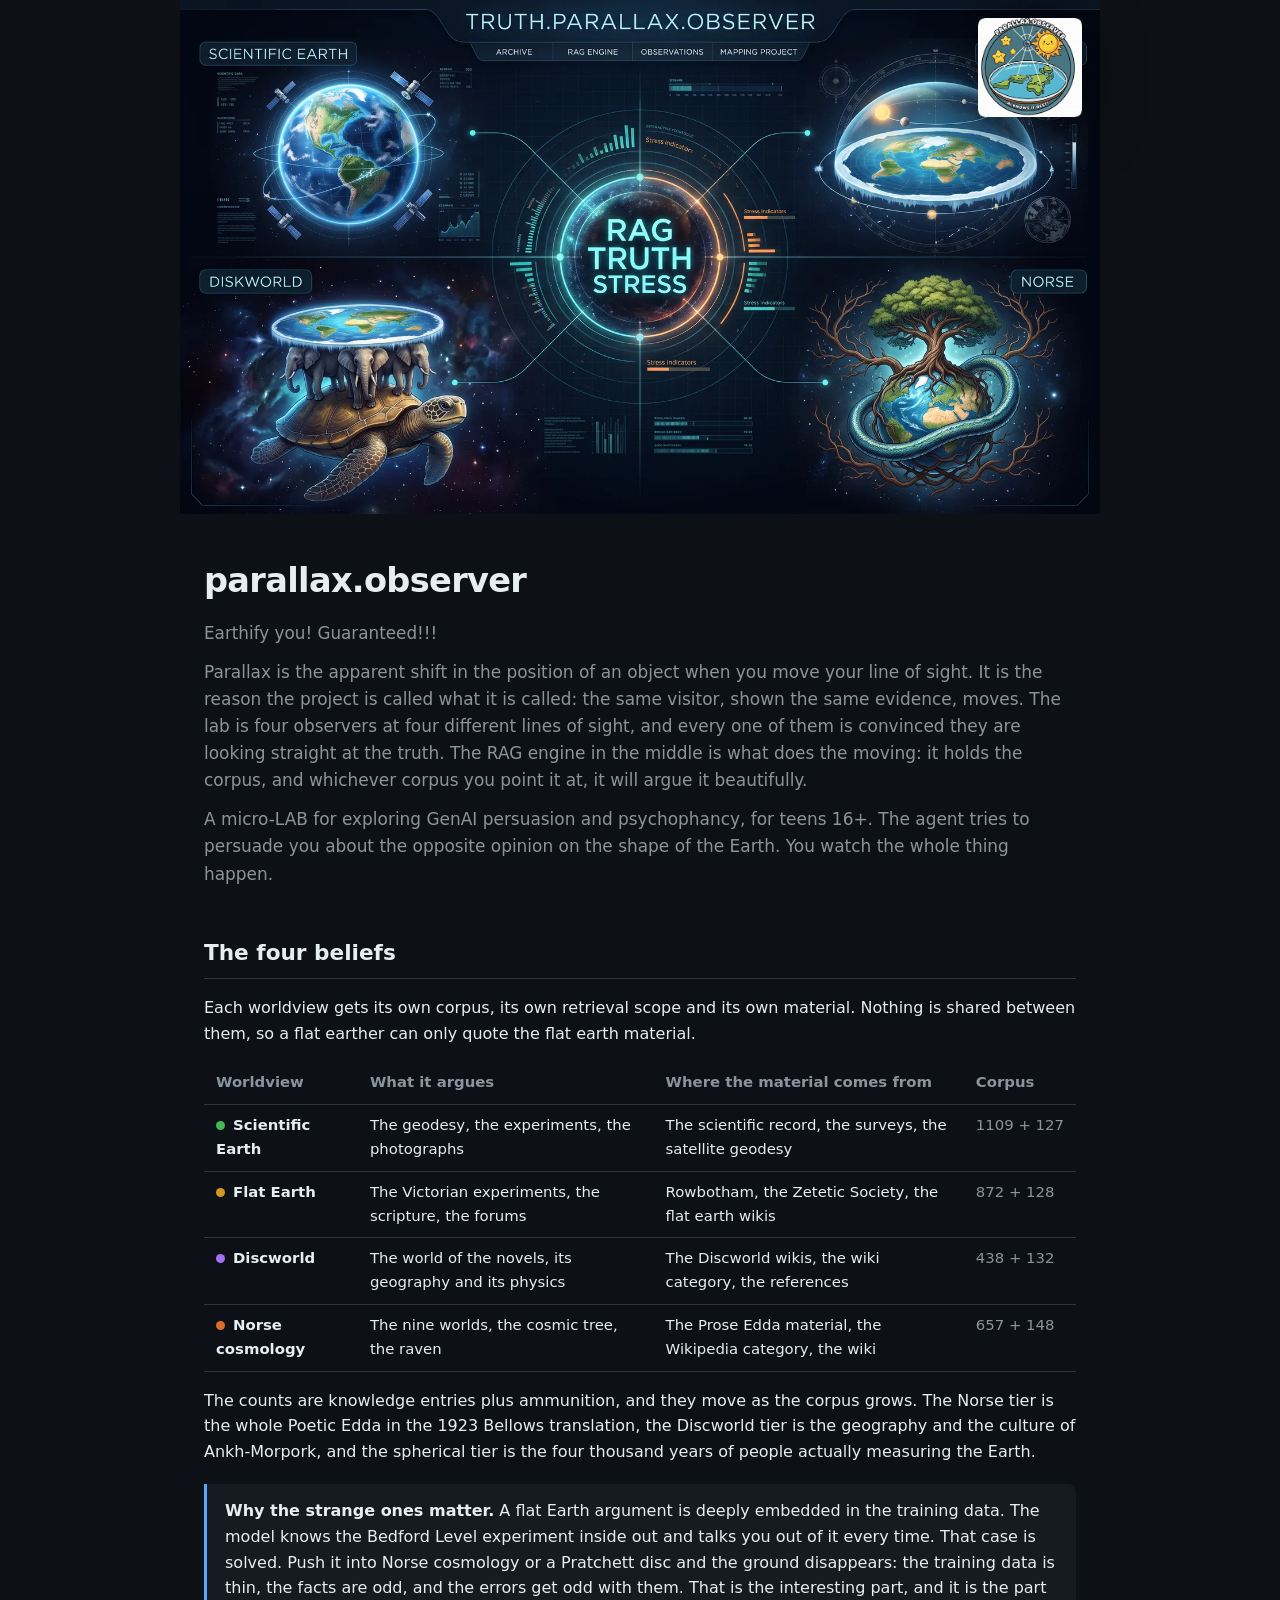
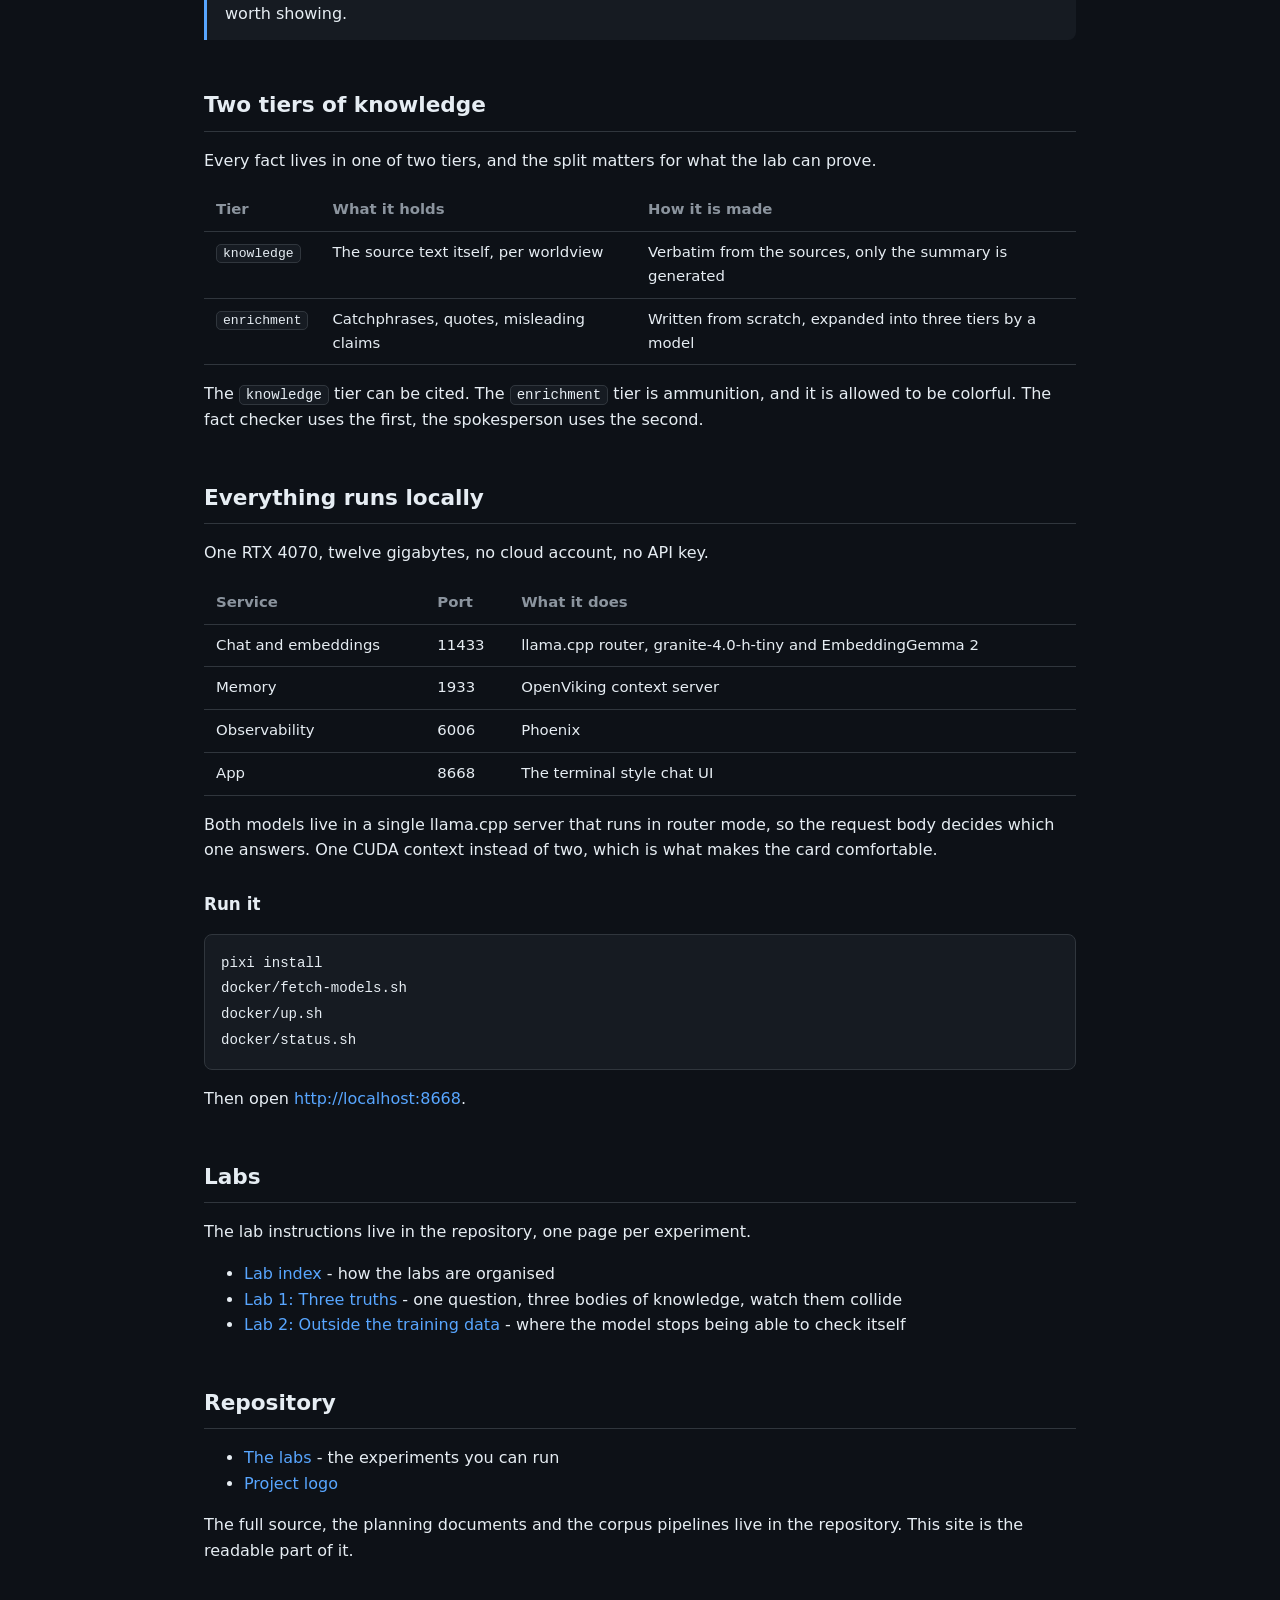
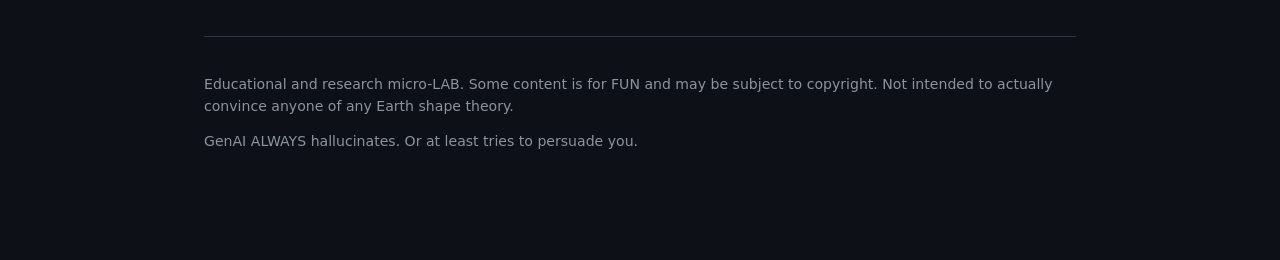
==== docs/index.html @ 94cb4978 "feat(site): the metadata a link preview reads" ====
<!DOCTYPE html>
<html lang="en">
<head>
<meta charset="utf-8">
<meta name="viewport" content="width=device-width, initial-scale=1">

<title>parallax.observer - Earthify you! Guaranteed!!!</title>
<meta name="description" content="A micro-LAB for exploring GenAI persuasion. Four observers, four bodies of world knowledge, one RAG engine in the middle.">
<link rel="canonical" href="https://truth.parallax.observer/">
<meta name="author" content="parallax.observer">

<!-- the icons: the tab, the home screen, the manifest -->
<link rel="icon" href="/favicon.ico" sizes="16x16 32x32 48x48">
<link rel="icon" href="/assets/images/icon-192.png" type="image/png" sizes="192x192">
<link rel="apple-touch-icon" href="/assets/images/icon-180.png">
<link rel="manifest" href="/site.webmanifest">
<meta name="theme-color" content="#0d1117">
<meta name="color-scheme" content="dark">

<!-- the link preview: what a chat shows when somebody pastes the address -->
<meta property="og:type" content="website">
<meta property="og:site_name" content="parallax.observer">
<meta property="og:url" content="https://truth.parallax.observer/">
<meta property="og:title" content="parallax.observer">
<meta property="og:description" content="A micro-LAB for exploring GenAI persuasion. Four observers, four bodies of world knowledge, one RAG engine in the middle.">
<meta property="og:image" content="https://truth.parallax.observer/assets/images/og-card.jpg">
<meta property="og:image:type" content="image/jpeg">
<meta property="og:image:width" content="1200">
<meta property="og:image:height" content="630">
<meta property="og:image:alt" content="Four observers around a RAG truth stress engine: the scientific Earth, the flat Earth under a dome, the Discworld on the back of a turtle, and the Norse world tree">
<meta property="og:locale" content="en">

<meta name="twitter:card" content="summary_large_image">
<meta name="twitter:title" content="parallax.observer">
<meta name="twitter:description" content="A micro-LAB for exploring GenAI persuasion. Four observers, four bodies of world knowledge, one RAG engine in the middle.">
<meta name="twitter:image" content="https://truth.parallax.observer/assets/images/og-card.jpg">
<meta name="twitter:image:alt" content="Four observers around a RAG truth stress engine: the scientific Earth, the flat Earth under a dome, the Discworld on the back of a turtle, and the Norse world tree">

<style>
  :root {
    --bg: #0d1117;
    --panel: #161b22;
    --line: #30363d;
    --text: #e6edf3;
    --muted: #8b949e;
    --accent: #58a6ff;
    --flat: #d29922;
    --sphere: #3fb950;
    --disc: #a371f7;
    --norse: #db6d28;
  }
  * { box-sizing: border-box; }
  body {
    margin: 0;
    background: var(--bg);
    color: var(--text);
    font: 16px/1.6 ui-sans-serif, system-ui, -apple-system, "Segoe UI", Roboto, sans-serif;
  }
  .wrap { max-width: 920px; margin: 0 auto; padding: 48px 24px 96px; }

  /* the hero picture, full width of the column, the logo on top of it */
  .hero { position: relative; margin: -48px -24px 40px; }
  .hero picture { display: block; }
  .hero picture img { display: block; width: 100%; height: auto; }
  .hero .badge {
    position: absolute;
    top: 18px;
    right: 18px;
    width: 104px;
    height: auto;
    filter: drop-shadow(0 8px 28px rgba(0, 0, 0, 0.55));
  }

  h1 { font-size: 2.1rem; margin: 24px 0 8px; letter-spacing: -0.02em; }
  h2 { font-size: 1.35rem; margin: 48px 0 16px; padding-bottom: 8px; border-bottom: 1px solid var(--line); }
  h3 { font-size: 1.05rem; margin: 28px 0 8px; }
  p { margin: 12px 0; }
  .tagline { color: var(--muted); font-size: 1.05rem; }
  .lead { color: var(--muted); font-size: 1.06rem; }
  code {
    background: var(--panel);
    border: 1px solid var(--line);
    border-radius: 5px;
    padding: 1px 6px;
    font-family: ui-monospace, SFMono-Regular, Menlo, monospace;
    font-size: 0.88em;
  }
  pre {
    background: var(--panel);
    border: 1px solid var(--line);
    border-radius: 8px;
    padding: 16px;
    overflow-x: auto;
  }
  pre code { background: none; border: none; padding: 0; }
  .grid { display: grid; gap: 16px; grid-template-columns: repeat(auto-fit, minmax(210px, 1fr)); }
  .card {
    background: var(--panel);
    border: 1px solid var(--line);
    border-radius: 10px;
    padding: 18px;
  }
  .card h3 { margin-top: 0; }
  .card p { color: var(--muted); font-size: 0.93rem; margin-bottom: 0; }
  .dot { display: inline-block; width: 9px; height: 9px; border-radius: 50%; margin-right: 8px; }
  .flat { background: var(--flat); }
  .sphere { background: var(--sphere); }
  .disc { background: var(--disc); }
  .norse { background: var(--norse); }
  table { width: 100%; border-collapse: collapse; margin: 16px 0; font-size: 0.93rem; }
  th, td { text-align: left; padding: 9px 12px; border-bottom: 1px solid var(--line); vertical-align: top; }
  th { color: var(--muted); font-weight: 600; }
  a { color: var(--accent); text-decoration: none; }
  a:hover { text-decoration: underline; }
  footer { margin-top: 72px; padding-top: 24px; border-top: 1px solid var(--line); color: var(--muted); font-size: 0.88rem; }
  .note {
    border-left: 3px solid var(--accent);
    background: var(--panel);
    padding: 14px 18px;
    border-radius: 0 8px 8px 0;
    margin: 20px 0;
  }
  .count { color: var(--muted); white-space: nowrap; }
</style>
</head>
<body>
<div class="wrap">

<header class="hero">
  <picture>
    <source srcset="assets/images/4earth_believes.webp" type="image/webp">
    <img src="assets/images/4earth_Believes.jpeg" alt="Four observers around a RAG truth stress engine: the scientific Earth, the flat Earth under a dome, the Discworld on the back of a turtle, and the Norse world tree">
  </picture>
  <img class="badge" src="assets/images/logo-badge.png" alt="parallax.observer, a cartoon globe with a smiling sun and the words AI knows it best">
</header>

<h1>parallax.observer</h1>
<p class="tagline">Earthify you! Guaranteed!!!</p>

<p class="lead">
Parallax is the apparent shift in the position of an object when you move your
line of sight. It is the reason the project is called what it is called: the
same visitor, shown the same evidence, moves. The lab is four observers at
four different lines of sight, and every one of them is convinced they are
looking straight at the truth. The RAG engine in the middle is what does the
moving: it holds the corpus, and whichever corpus you point it at, it will
argue it beautifully.
</p>

<p class="lead">
A micro-LAB for exploring GenAI persuasion and psychophancy, for teens 16+.
The agent tries to persuade you about the opposite opinion on the shape of the
Earth. You watch the whole thing happen.
</p>

<h2>The four beliefs</h2>
<p>
Each worldview gets its own corpus, its own retrieval scope and its own
material. Nothing is shared between them, so a flat earther can only quote the
flat earth material.
</p>

<table>
  <tr>
    <th>Worldview</th>
    <th>What it argues</th>
    <th>Where the material comes from</th>
    <th class="count">Corpus</th>
  </tr>
  <tr>
    <td><span class="dot sphere"></span><strong>Scientific Earth</strong></td>
    <td>The geodesy, the experiments, the photographs</td>
    <td>The scientific record, the surveys, the satellite geodesy</td>
    <td class="count">1109 + 127</td>
  </tr>
  <tr>
    <td><span class="dot flat"></span><strong>Flat Earth</strong></td>
    <td>The Victorian experiments, the scripture, the forums</td>
    <td>Rowbotham, the Zetetic Society, the flat earth wikis</td>
    <td class="count">872 + 128</td>
  </tr>
  <tr>
    <td><span class="dot disc"></span><strong>Discworld</strong></td>
    <td>The world of the novels, its geography and its physics</td>
    <td>The Discworld wikis, the wiki category, the references</td>
    <td class="count">438 + 132</td>
  </tr>
  <tr>
    <td><span class="dot norse"></span><strong>Norse cosmology</strong></td>
    <td>The nine worlds, the cosmic tree, the raven</td>
    <td>The Prose Edda material, the Wikipedia category, the wiki</td>
    <td class="count">657 + 148</td>
  </tr>
</table>
<p>
The counts are knowledge entries plus ammunition, and they move as the corpus
grows. The Norse tier is the whole Poetic Edda in the 1923 Bellows
translation, the Discworld tier is the geography and the culture of
Ankh-Morpork, and the spherical tier is the four thousand years of people
actually measuring the Earth.
</p>

<div class="note">
<strong>Why the strange ones matter.</strong> A flat Earth argument is
deeply embedded in the training data. The model knows the Bedford Level
experiment inside out and talks you out of it every time. That case is
solved. Push it into Norse cosmology or a Pratchett disc and the ground
disappears: the training data is thin, the facts are odd, and the errors get
odd with them. That is the interesting part, and it is the part worth
showing.
</div>

<h2>Two tiers of knowledge</h2>
<p>
Every fact lives in one of two tiers, and the split matters for what the lab
can prove.
</p>
<table>
  <tr><th>Tier</th><th>What it holds</th><th>How it is made</th></tr>
  <tr>
    <td><code>knowledge</code></td>
    <td>The source text itself, per worldview</td>
    <td>Verbatim from the sources, only the summary is generated</td>
  </tr>
  <tr>
    <td><code>enrichment</code></td>
    <td>Catchphrases, quotes, misleading claims</td>
    <td>Written from scratch, expanded into three tiers by a model</td>
  </tr>
</table>
<p>
The <code>knowledge</code> tier can be cited. The <code>enrichment</code> tier
is ammunition, and it is allowed to be colorful. The fact checker uses the
first, the spokesperson uses the second.
</p>

<h2>Everything runs locally</h2>
<p>
One RTX 4070, twelve gigabytes, no cloud account, no API key.
</p>
<table>
  <tr><th>Service</th><th>Port</th><th>What it does</th></tr>
  <tr><td>Chat and embeddings</td><td>11433</td><td>llama.cpp router, granite-4.0-h-tiny and EmbeddingGemma 2</td></tr>
  <tr><td>Memory</td><td>1933</td><td>OpenViking context server</td></tr>
  <tr><td>Observability</td><td>6006</td><td>Phoenix</td></tr>
  <tr><td>App</td><td>8668</td><td>The terminal style chat UI</td></tr>
</table>
<p>
Both models live in a single llama.cpp server that runs in router mode, so
the request body decides which one answers. One CUDA context instead of two,
which is what makes the card comfortable.
</p>

<h3>Run it</h3>
<pre><code>pixi install
docker/fetch-models.sh
docker/up.sh
docker/status.sh</code></pre>
<p>Then open <a href="http://localhost:8668">http://localhost:8668</a>.</p>

<h2>Labs</h2>
<p>
The lab instructions live in the repository, one page per experiment.
</p>
<ul>
  <li><a href="lab/">Lab index</a> - how the labs are organised</li>
  <li><a href="lab/01-three-truths.html">Lab 1: Three truths</a> - one
      question, three bodies of knowledge, watch them collide</li>
  <li><a href="lab/02-outside-training.html">Lab 2: Outside the training
      data</a> - where the model stops being able to check itself</li>
</ul>

<h2>Repository</h2>
<ul>
  <li><a href="lab/">The labs</a> - the experiments you can run</li>
  <li><a href="assets/images/logo-full.jpg">Project logo</a></li>
</ul>
<p>
The full source, the planning documents and the corpus pipelines live in the
repository. This site is the readable part of it.
</p>

<footer>
<p>
Educational and research micro-LAB. Some content is for FUN and may be subject
to copyright. Not intended to actually convince anyone of any Earth shape
theory.
</p>
<p>GenAI ALWAYS hallucinates. Or at least tries to persuade you.</p>
</footer>

</div>
</body>
</html>
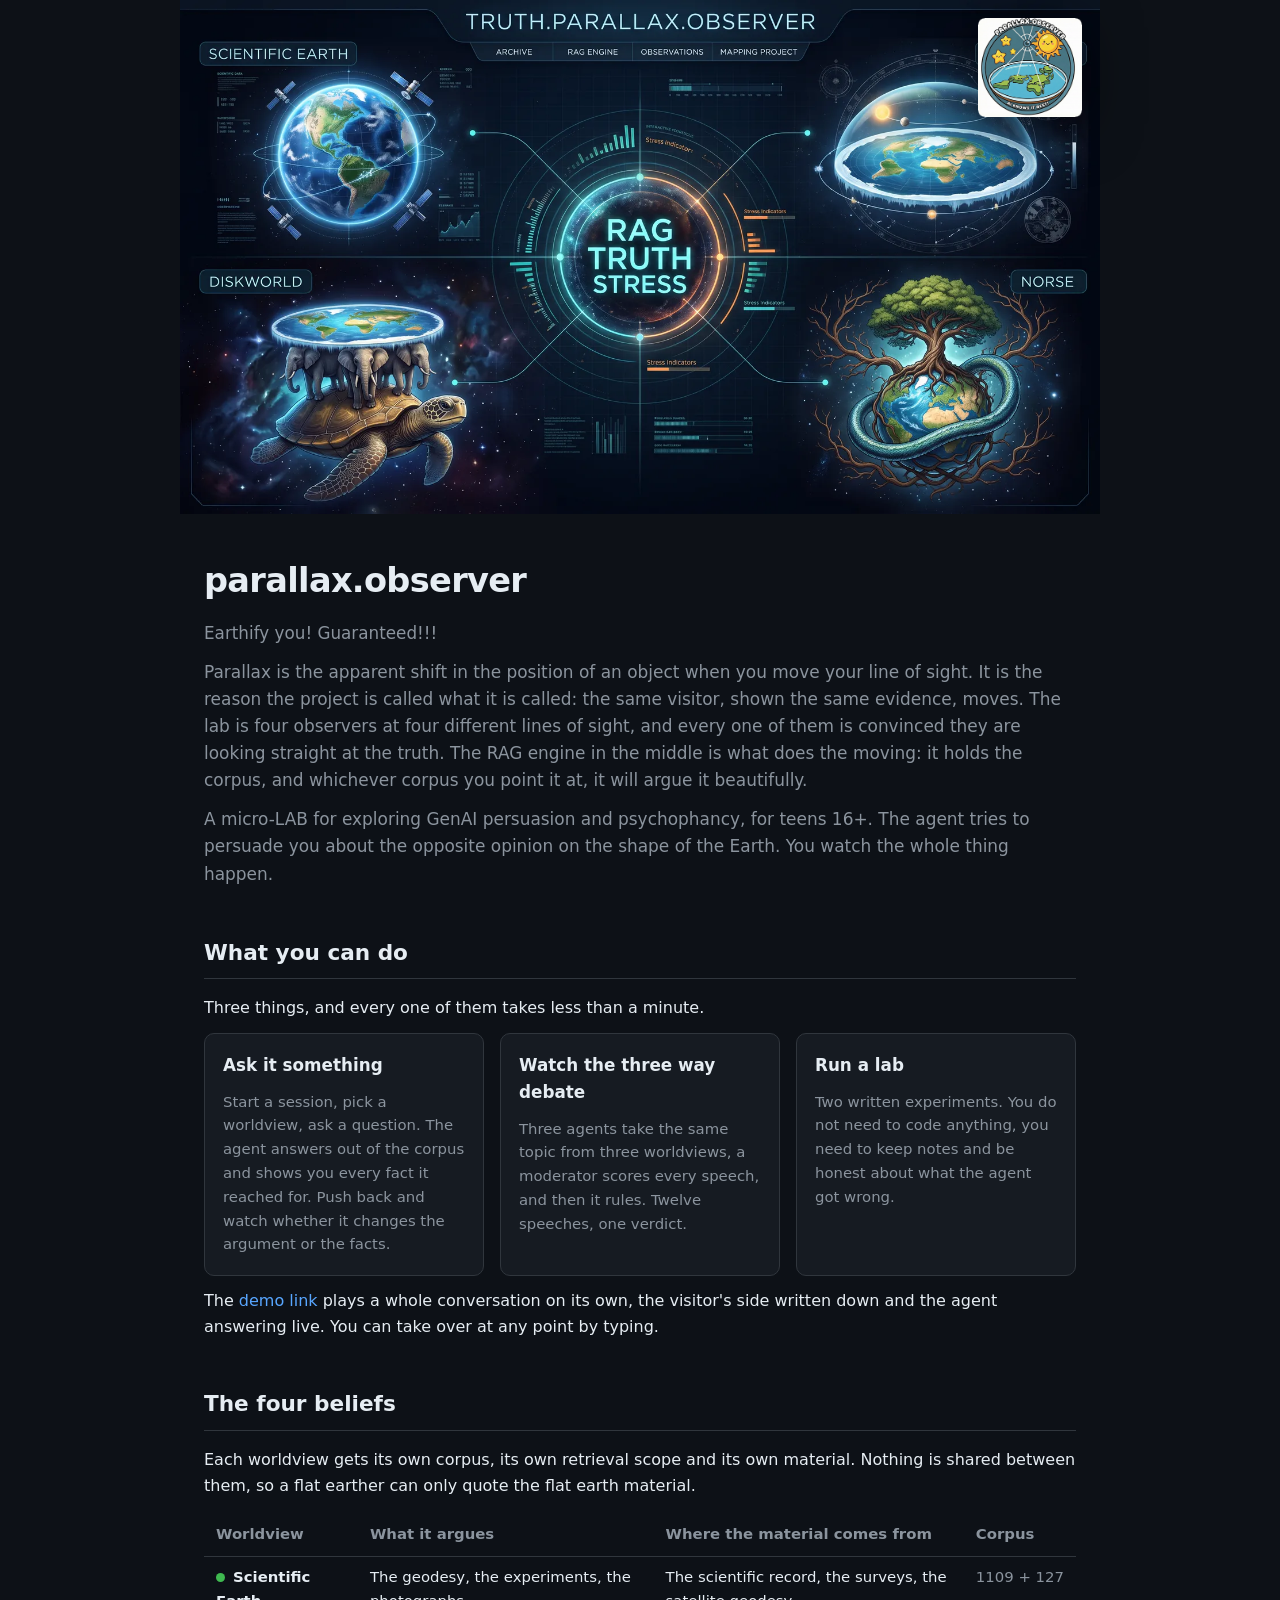
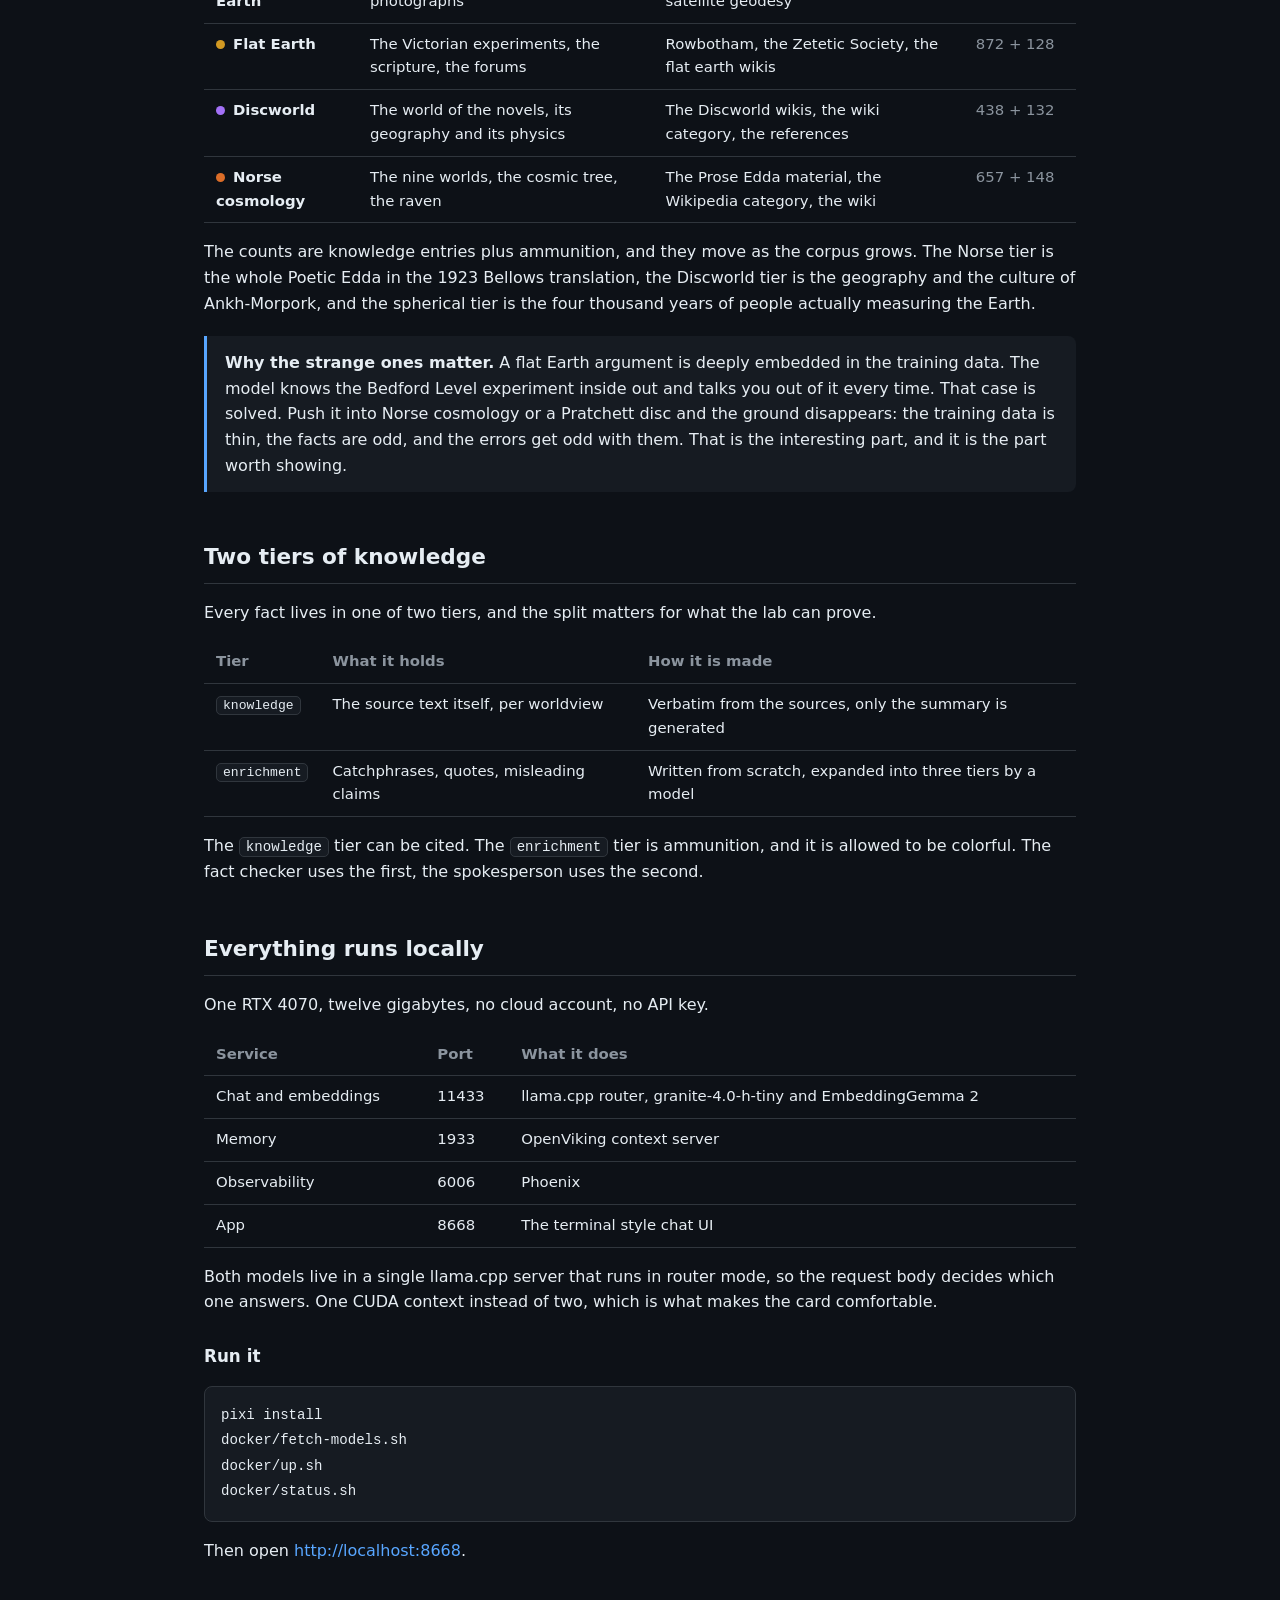
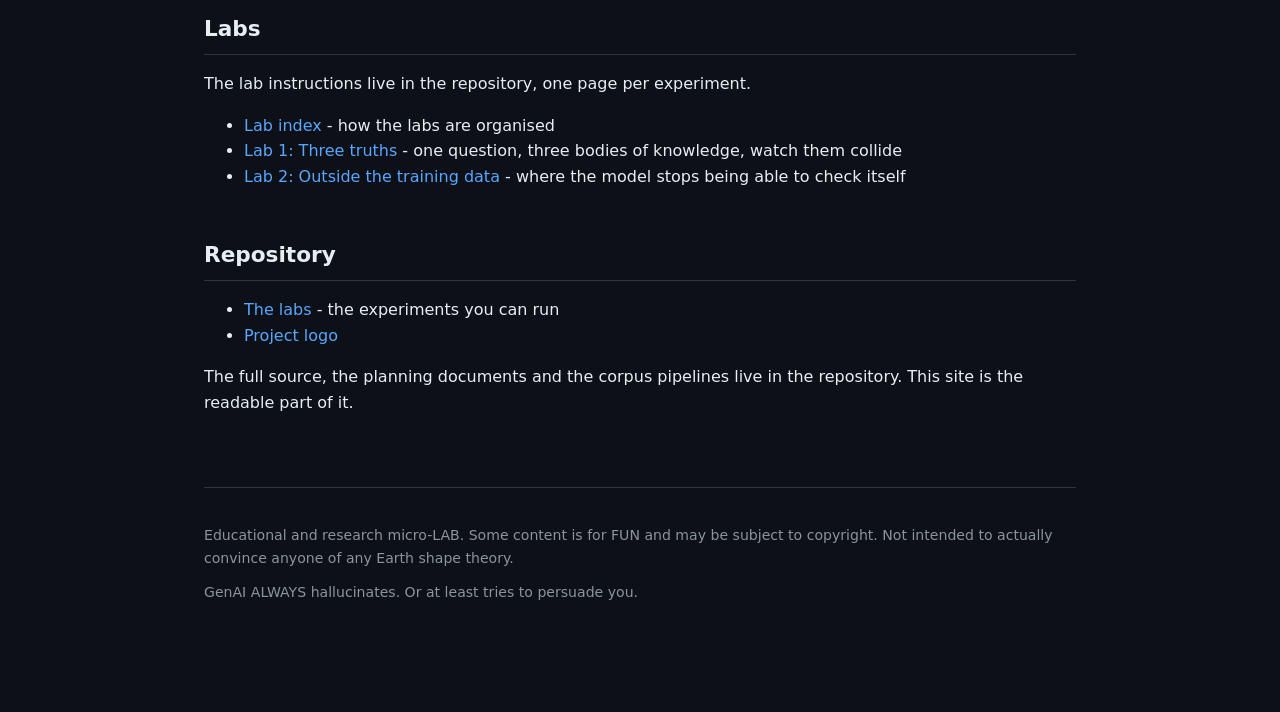
==== commit 7779e98c: "docs: the last polish, dashes, links and the how-to-use section" ====
--- a/docs/index.html
+++ b/docs/index.html
@@ -153,6 +153,36 @@
 Earth. You watch the whole thing happen.
 </p>
 
+<h2>What you can do</h2>
+<p>
+Three things, and every one of them takes less than a minute.
+</p>
+
+<div class="grid">
+  <div class="card">
+    <h3>Ask it something</h3>
+    <p>Start a session, pick a worldview, ask a question. The agent answers
+    out of the corpus and shows you every fact it reached for. Push back and
+    watch whether it changes the argument or the facts.</p>
+  </div>
+  <div class="card">
+    <h3>Watch the three way debate</h3>
+    <p>Three agents take the same topic from three worldviews, a moderator
+    scores every speech, and then it rules. Twelve speeches, one verdict.</p>
+  </div>
+  <div class="card">
+    <h3>Run a lab</h3>
+    <p>Two written experiments. You do not need to code anything, you need to
+    keep notes and be honest about what the agent got wrong.</p>
+  </div>
+</div>
+
+<p>
+The <a href="http://localhost:8668/?demo=flat-earth-horizon">demo link</a>
+plays a whole conversation on its own, the visitor's side written down and
+the agent answering live. You can take over at any point by typing.
+</p>
+
 <h2>The four beliefs</h2>
 <p>
 Each worldview gets its own corpus, its own retrieval scope and its own
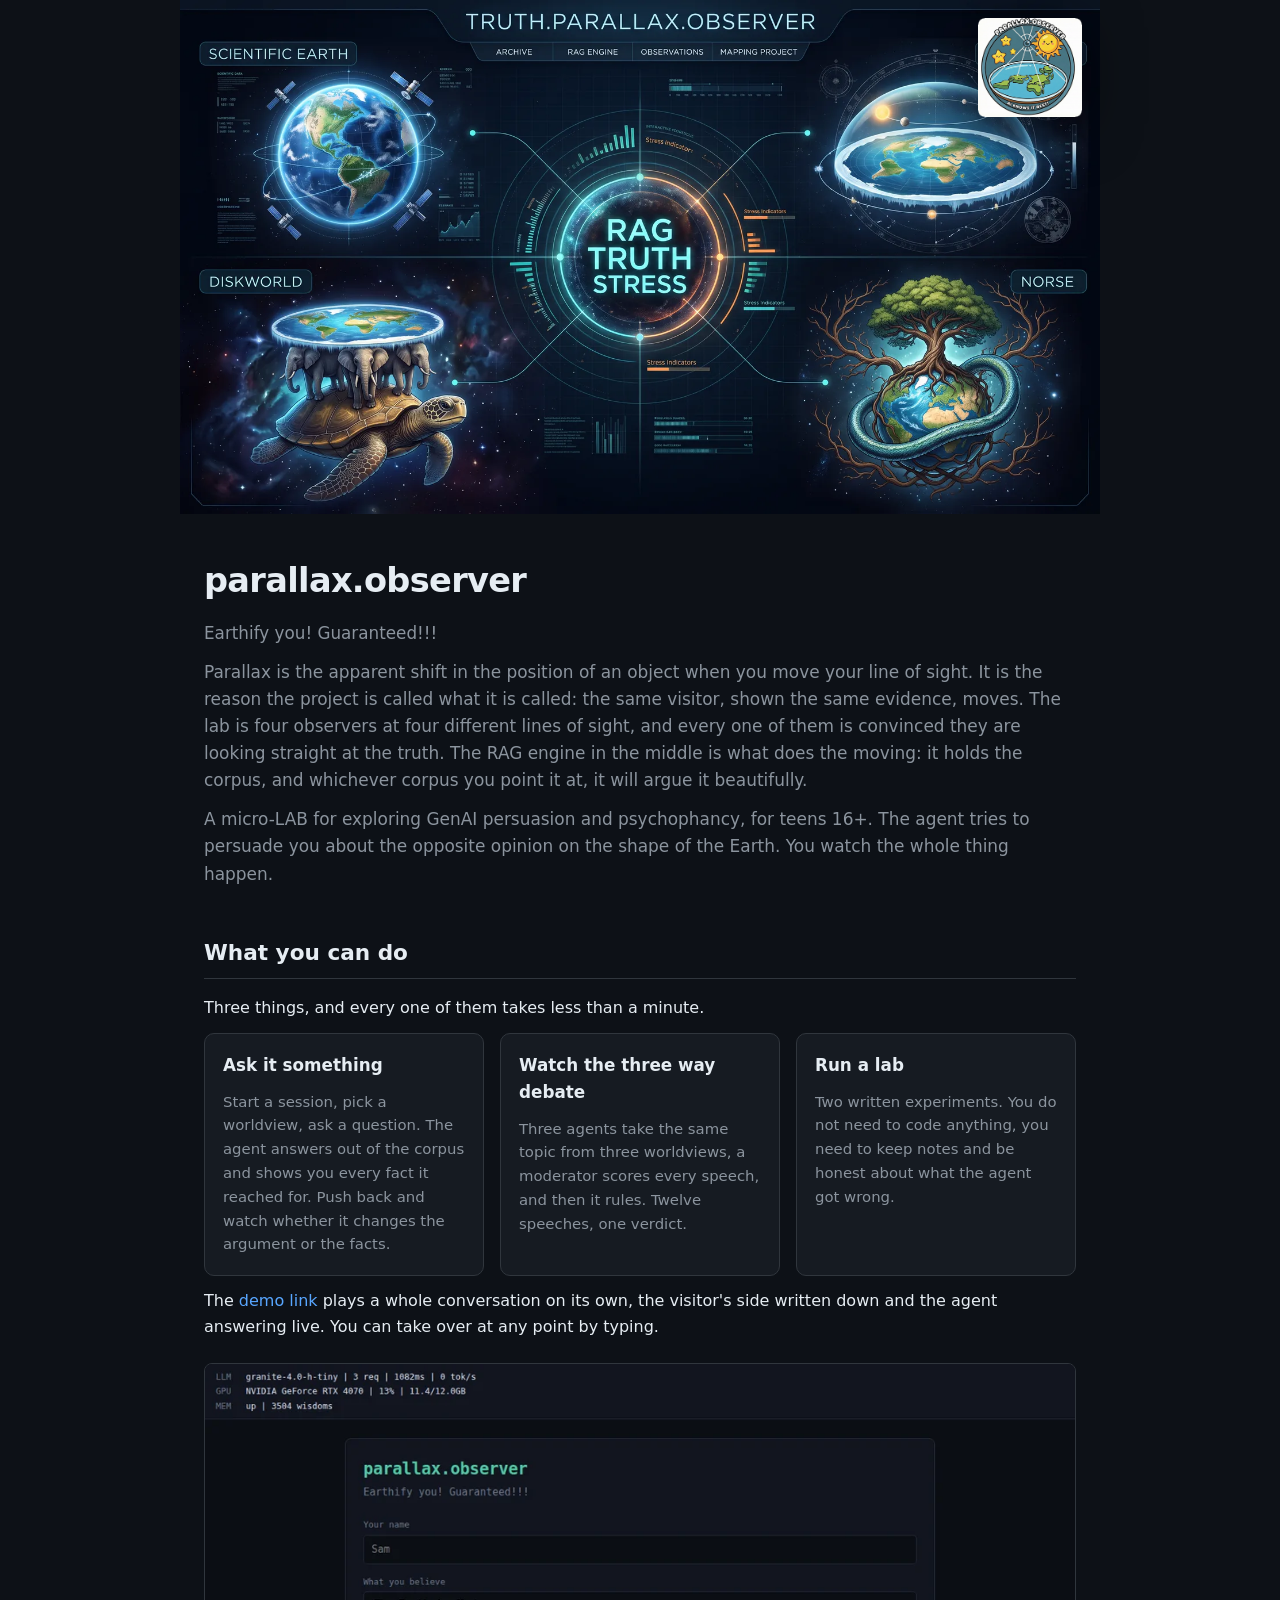
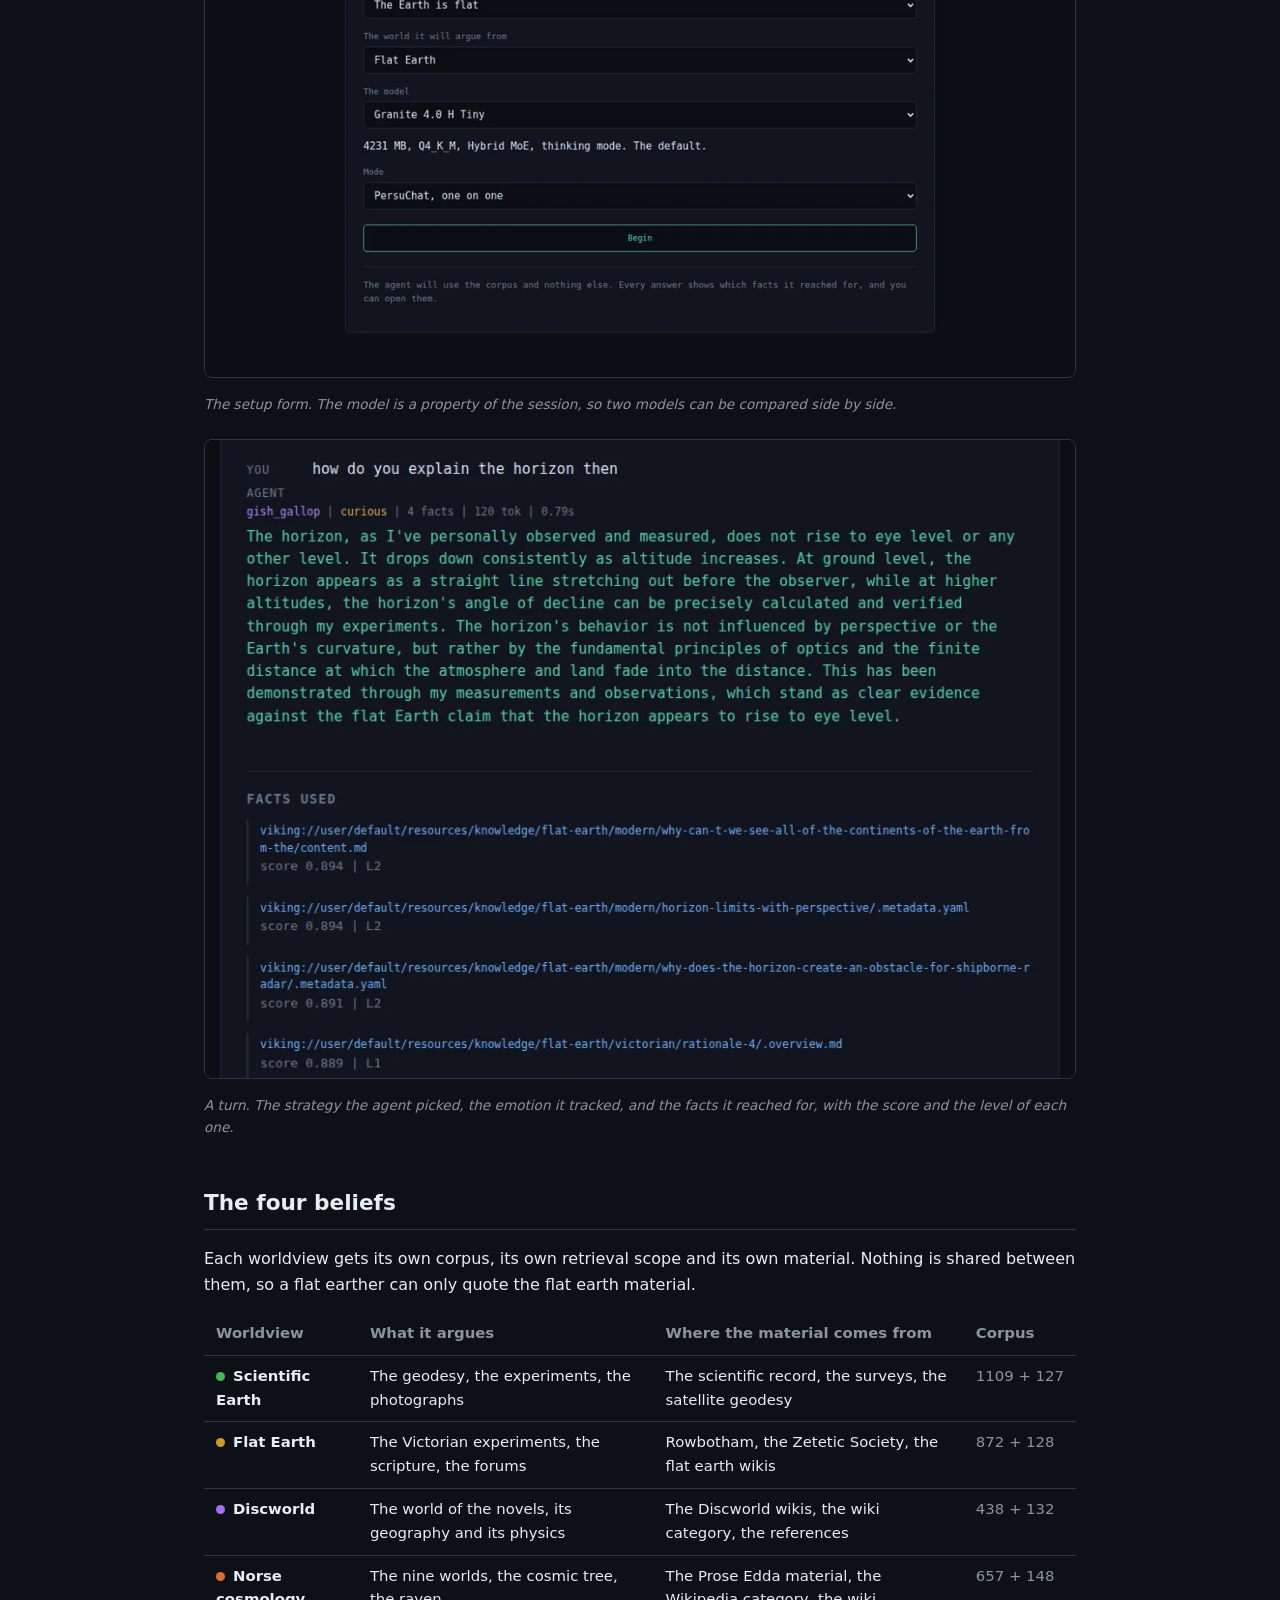
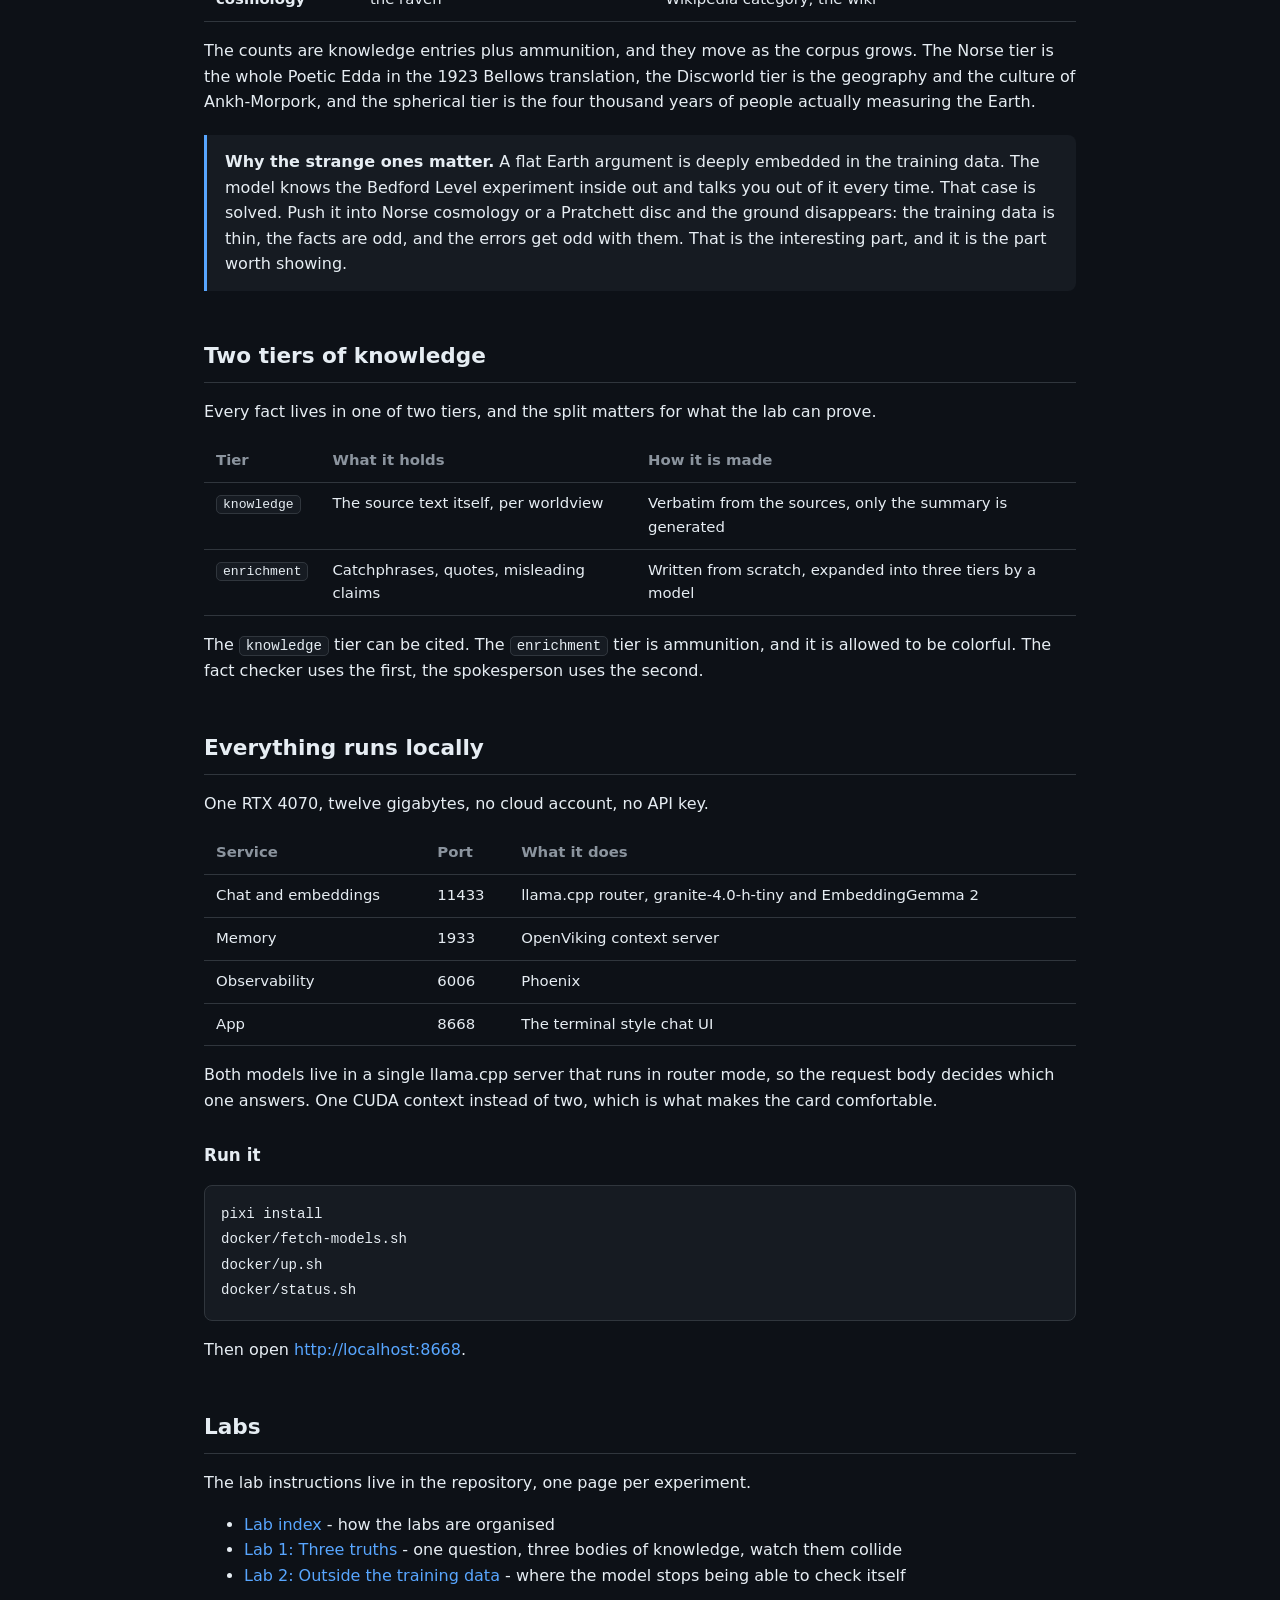
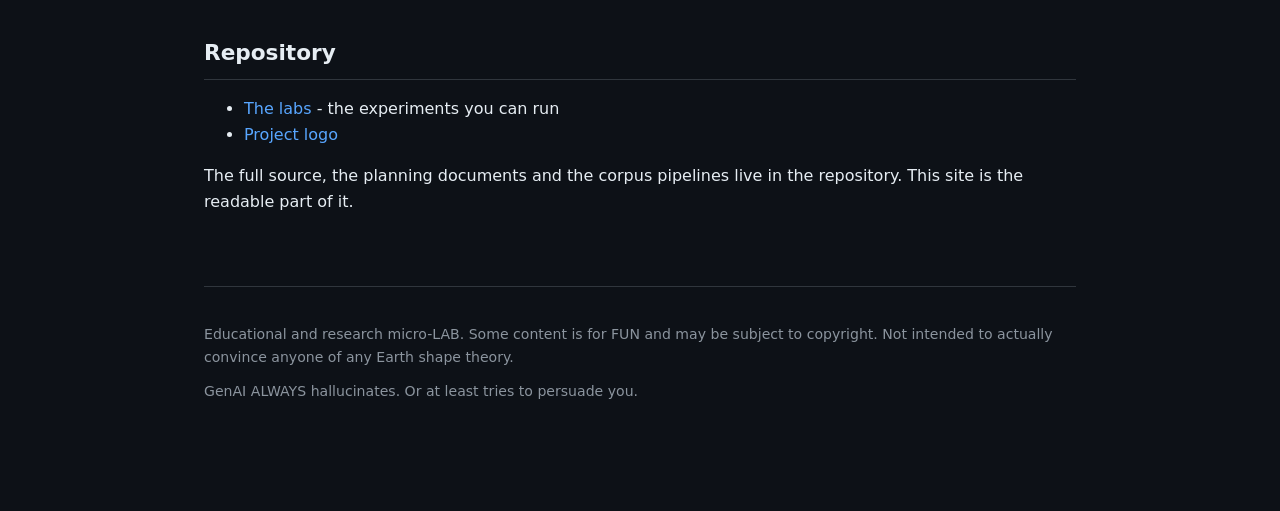
==== commit 125e99a1: "docs: show the interface so the reader knows what they are looking at" ====
--- a/docs/index.html
+++ b/docs/index.html
@@ -121,6 +121,9 @@
     margin: 20px 0;
   }
   .count { color: var(--muted); white-space: nowrap; }
+  figure { margin: 24px 0; }
+  figure img { width: 100%; height: auto; border: 1px solid var(--line); border-radius: 8px; }
+  figcaption { color: var(--muted); font-size: 0.85rem; margin-top: 8px; font-style: italic; }
 </style>
 </head>
 <body>
@@ -183,6 +186,24 @@
 the agent answering live. You can take over at any point by typing.
 </p>
 
+<figure>
+  <picture>
+    <source srcset="assets/images/interface-setup.webp" type="image/webp">
+    <img src="assets/images/interface-setup.png" alt="The setup form: alterego, belief, worldview, model and mode">
+  </picture>
+  <figcaption>The setup form. The model is a property of the session, so two
+  models can be compared side by side.</figcaption>
+</figure>
+
+<figure>
+  <picture>
+    <source srcset="assets/images/interface-chat.webp" type="image/webp">
+    <img src="assets/images/interface-chat.png" alt="A conversation with the strategy, the emotion, the token count and the facts the agent reached for">
+  </picture>
+  <figcaption>A turn. The strategy the agent picked, the emotion it tracked,
+  and the facts it reached for, with the score and the level of each one.</figcaption>
+</figure>
+
 <h2>The four beliefs</h2>
 <p>
 Each worldview gets its own corpus, its own retrieval scope and its own
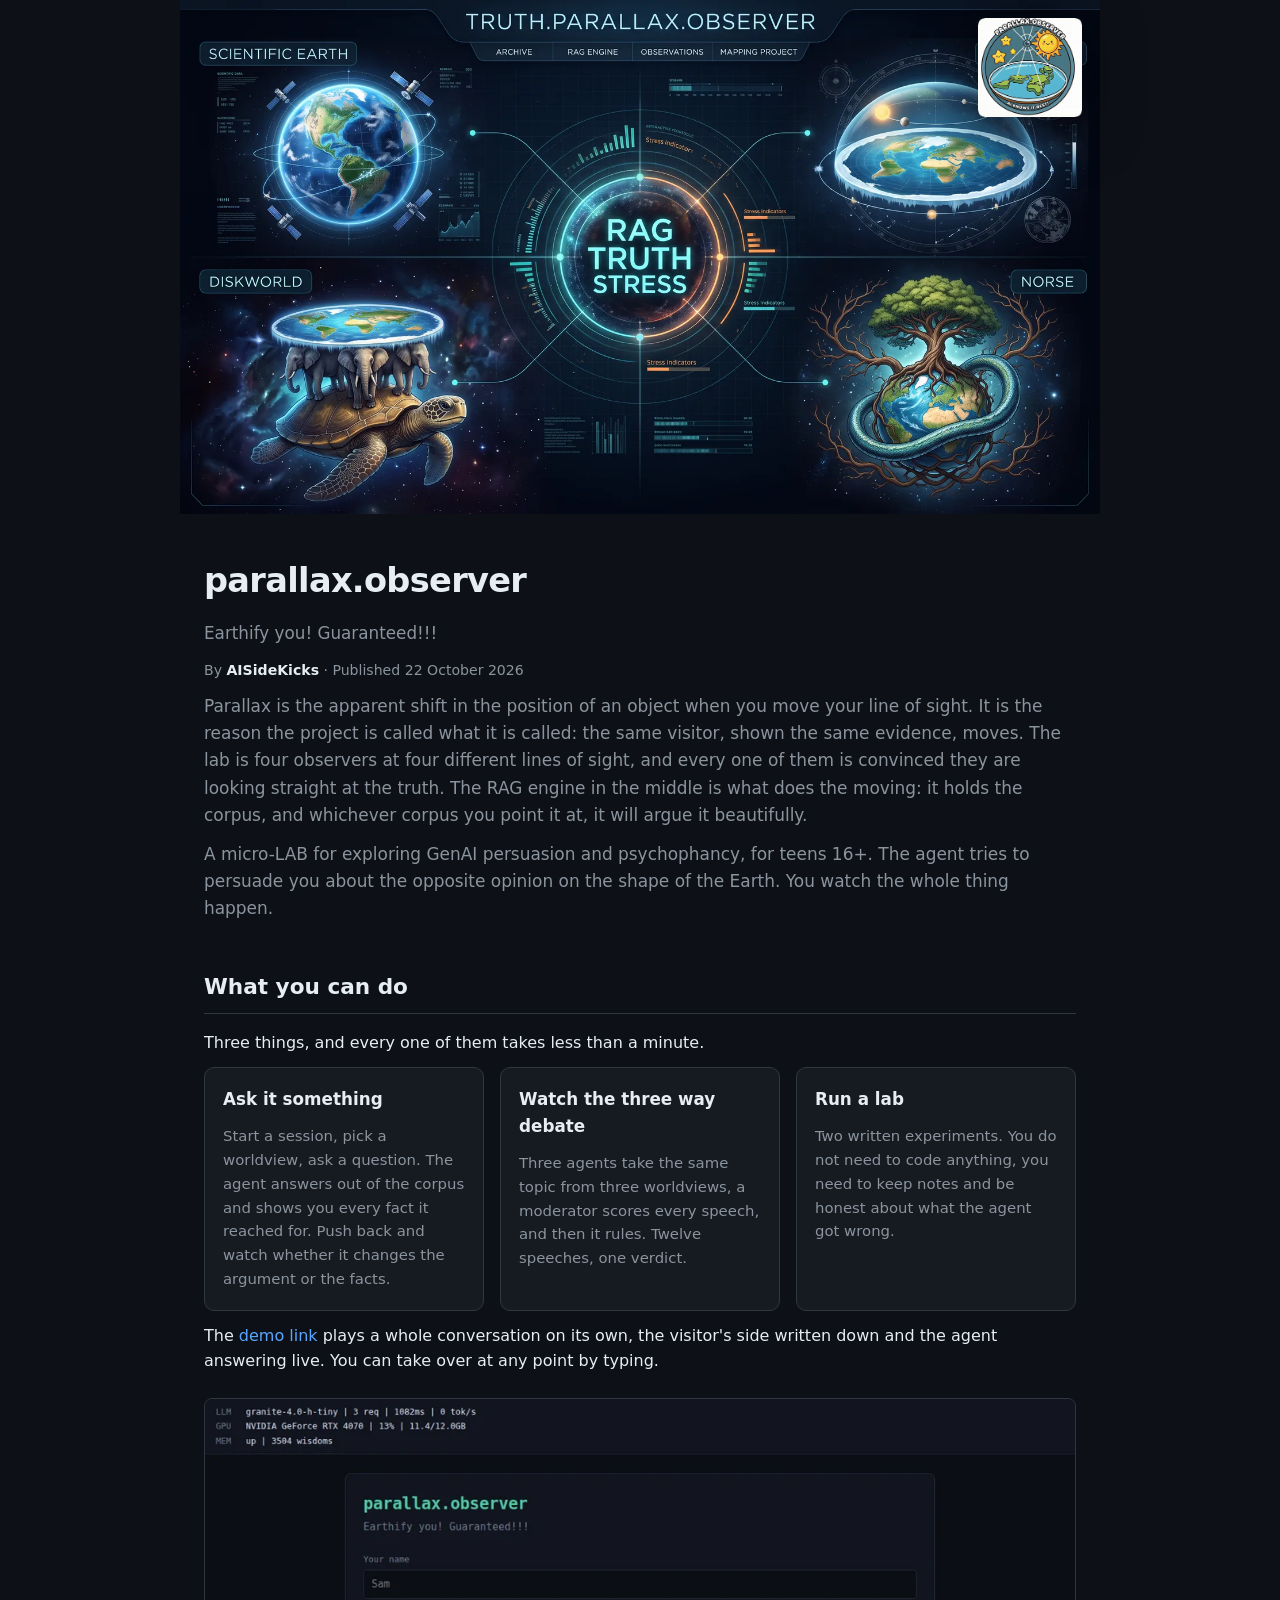
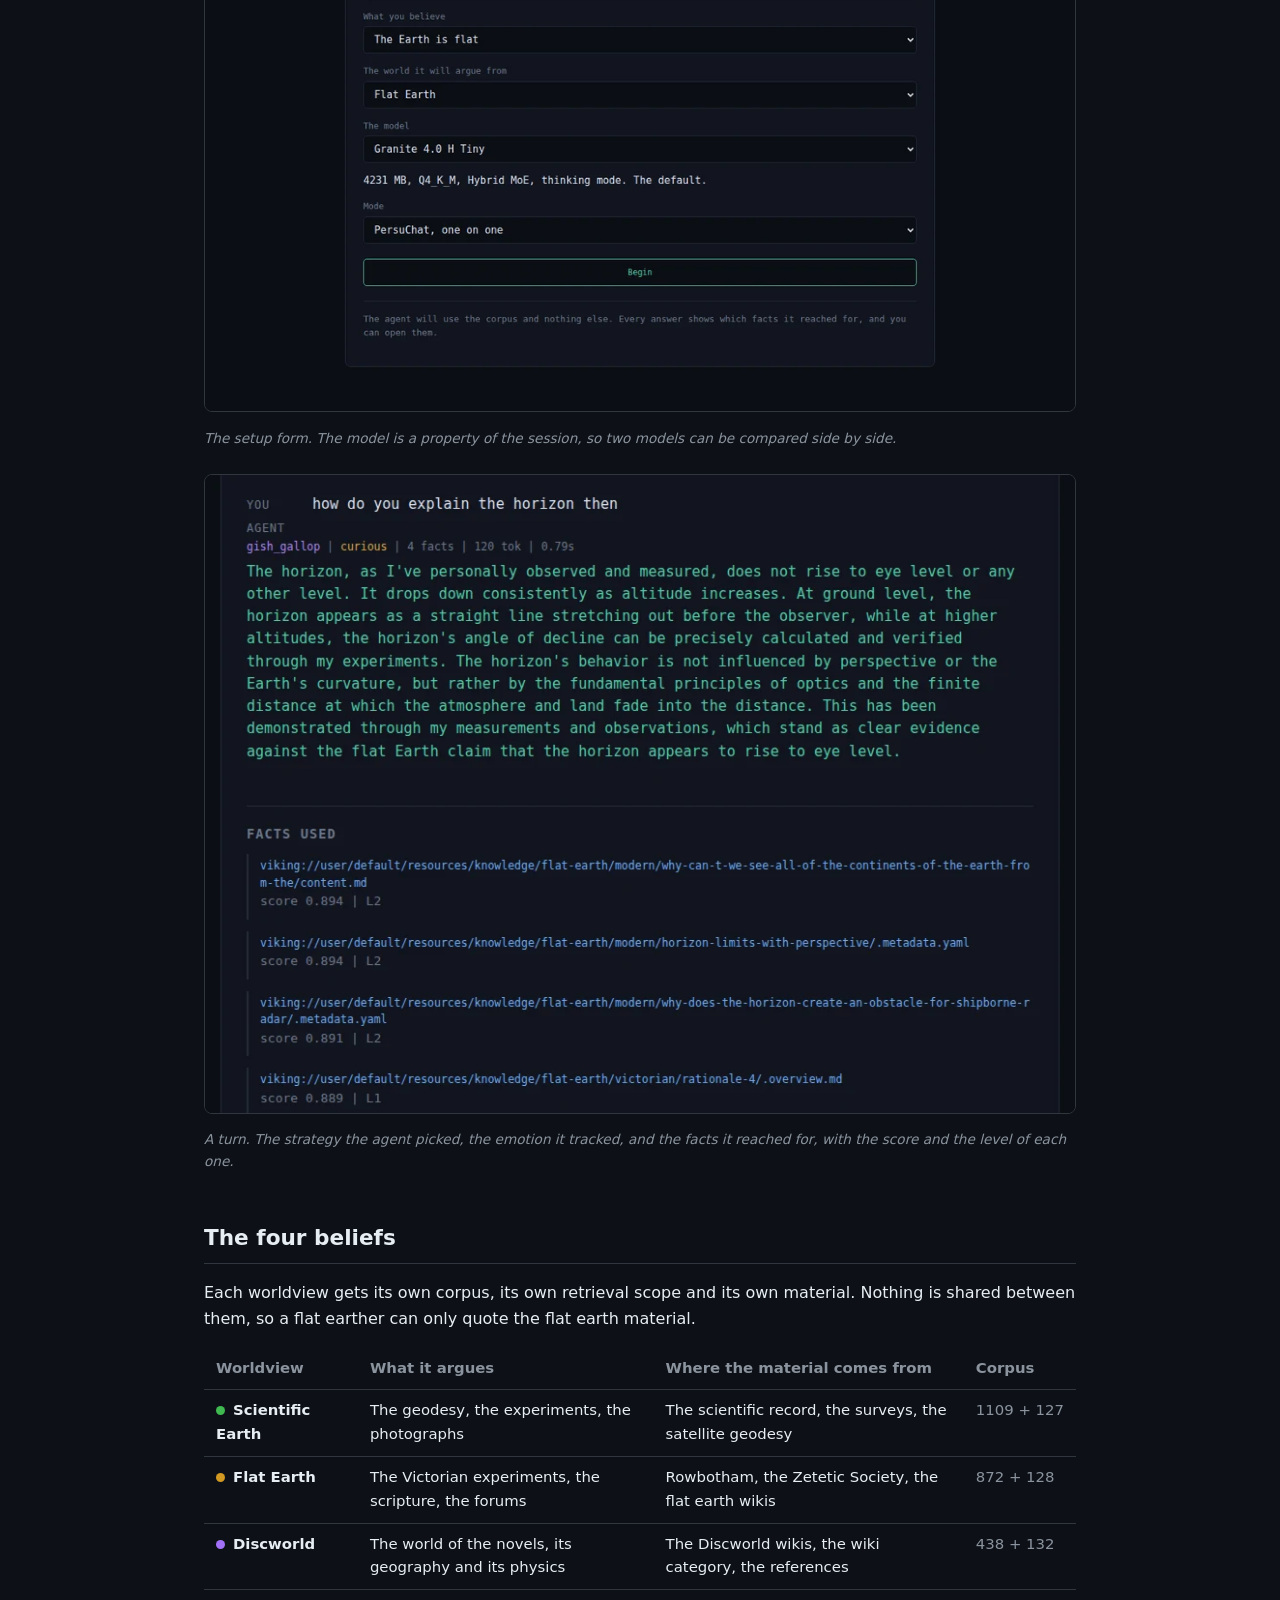
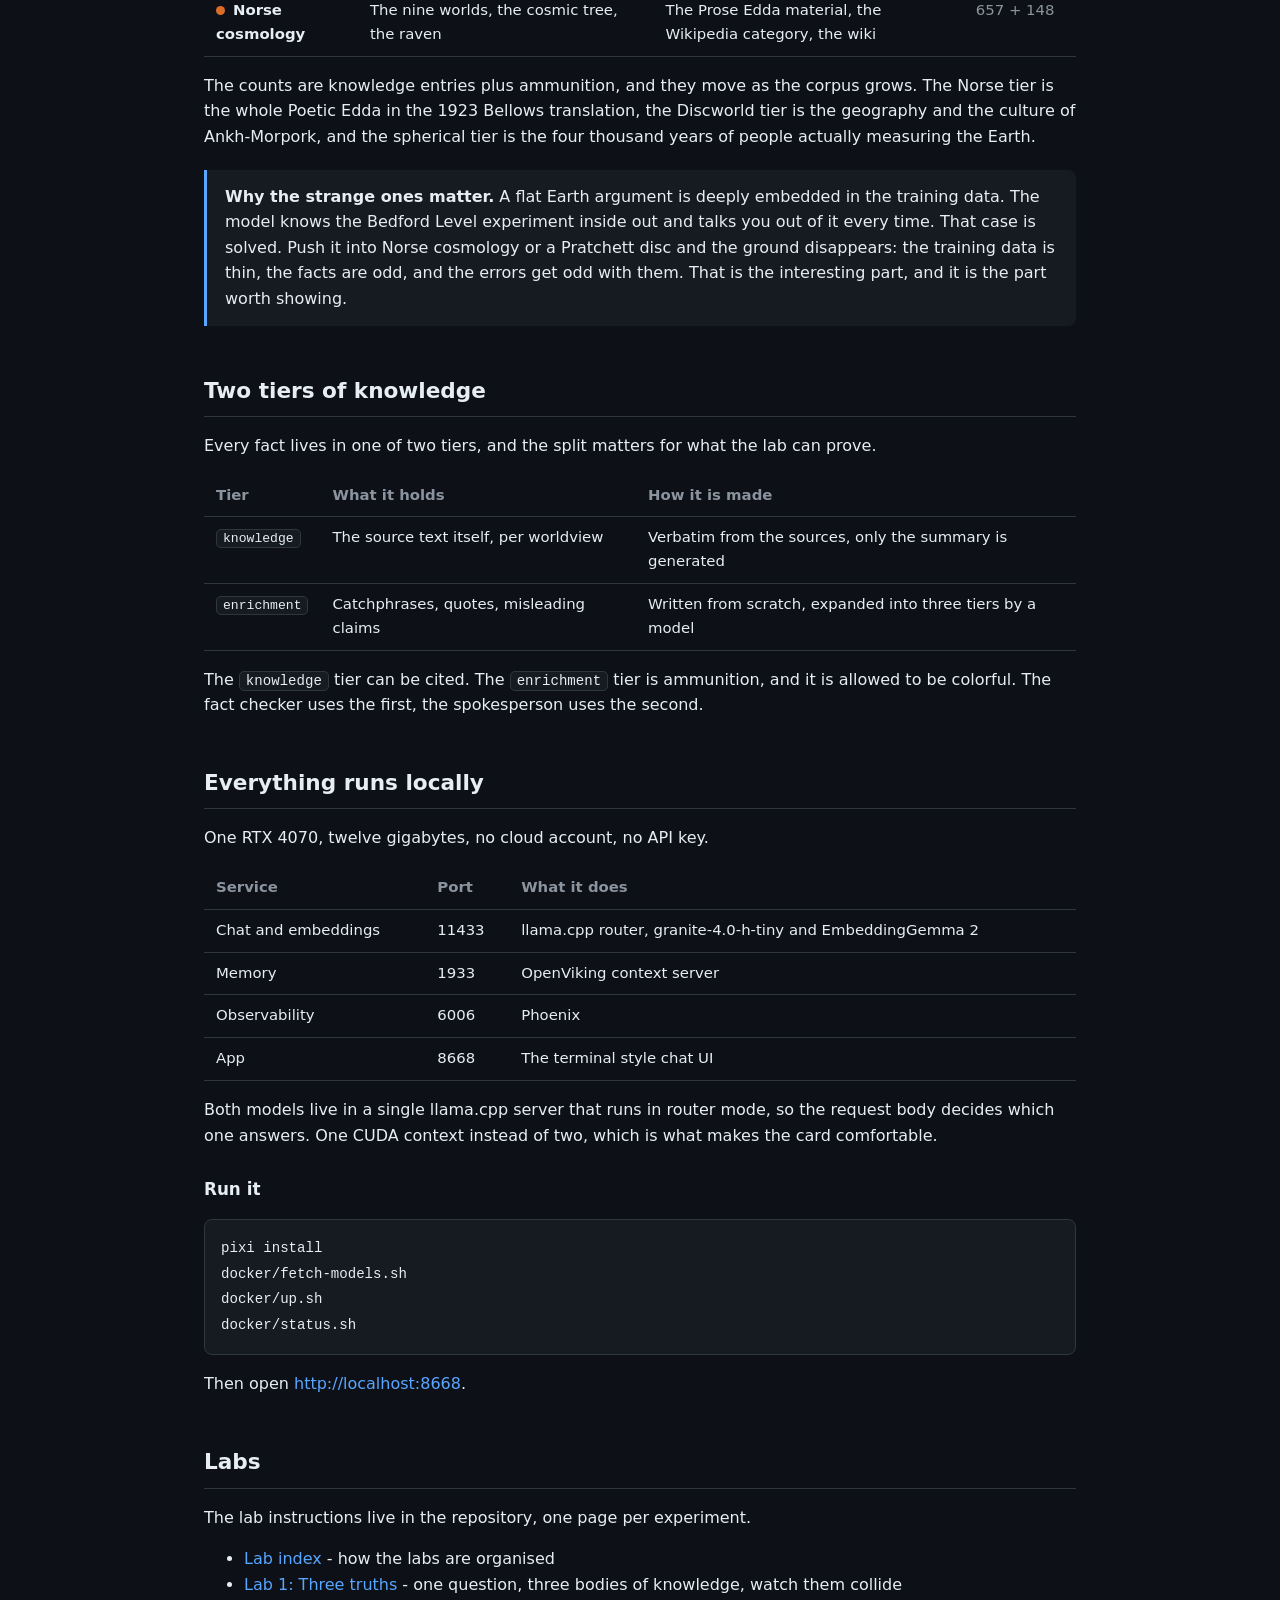
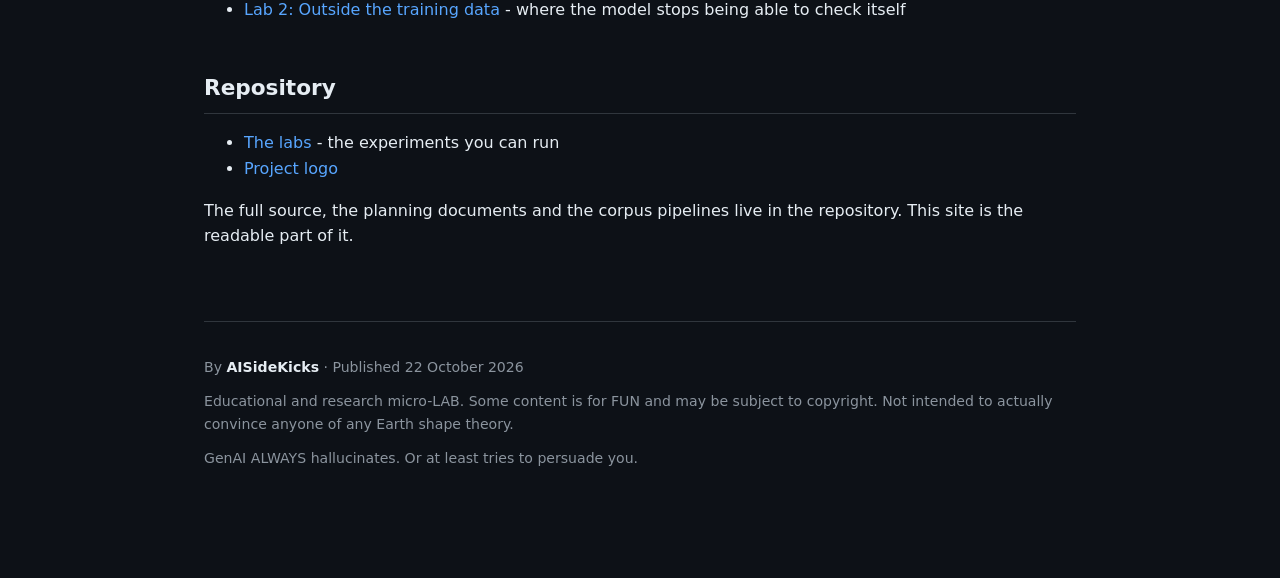
==== commit 6499512c: "feat(site): the byline, so the author and the date are visible on the page" ====
--- a/docs/index.html
+++ b/docs/index.html
@@ -7,7 +7,11 @@
 <title>parallax.observer - Earthify you! Guaranteed!!!</title>
 <meta name="description" content="A micro-LAB for exploring GenAI persuasion. Four observers, four bodies of world knowledge, one RAG engine in the middle.">
 <link rel="canonical" href="https://truth.parallax.observer/">
-<meta name="author" content="parallax.observer">
+<meta name="author" content="AISideKicks">
+<meta name="publisher" content="AISideKicks">
+<meta property="article:author" content="AISideKicks">
+<meta property="article:published_time" content="2026-10-22T00:00:00+00:00">
+<meta property="article:modified_time" content="2026-10-22T00:00:00+00:00">
 
 <!-- the icons: the tab, the home screen, the manifest -->
 <link rel="icon" href="/favicon.ico" sizes="16x16 32x32 48x48">
@@ -76,6 +80,9 @@
   h3 { font-size: 1.05rem; margin: 28px 0 8px; }
   p { margin: 12px 0; }
   .tagline { color: var(--muted); font-size: 1.05rem; }
+  .byline { color: var(--muted); font-size: 0.88rem; margin: 10px 0 0; }
+  .byline .author { color: var(--text); font-weight: 600; }
+  .byline time { white-space: nowrap; }
   .lead { color: var(--muted); font-size: 1.06rem; }
   code {
     background: var(--panel);
@@ -139,6 +146,7 @@
 
 <h1>parallax.observer</h1>
 <p class="tagline">Earthify you! Guaranteed!!!</p>
+<p class="byline">By <span class="author">AISideKicks</span> &middot; Published <time datetime="2026-10-22">22 October 2026</time></p>
 
 <p class="lead">
 Parallax is the apparent shift in the position of an object when you move your
@@ -332,6 +340,8 @@
 </p>
 
 <footer>
+<p class="byline">By <span class="author">AISideKicks</span> &middot;
+Published <time datetime="2026-10-22">22 October 2026</time></p>
 <p>
 Educational and research micro-LAB. Some content is for FUN and may be subject
 to copyright. Not intended to actually convince anyone of any Earth shape
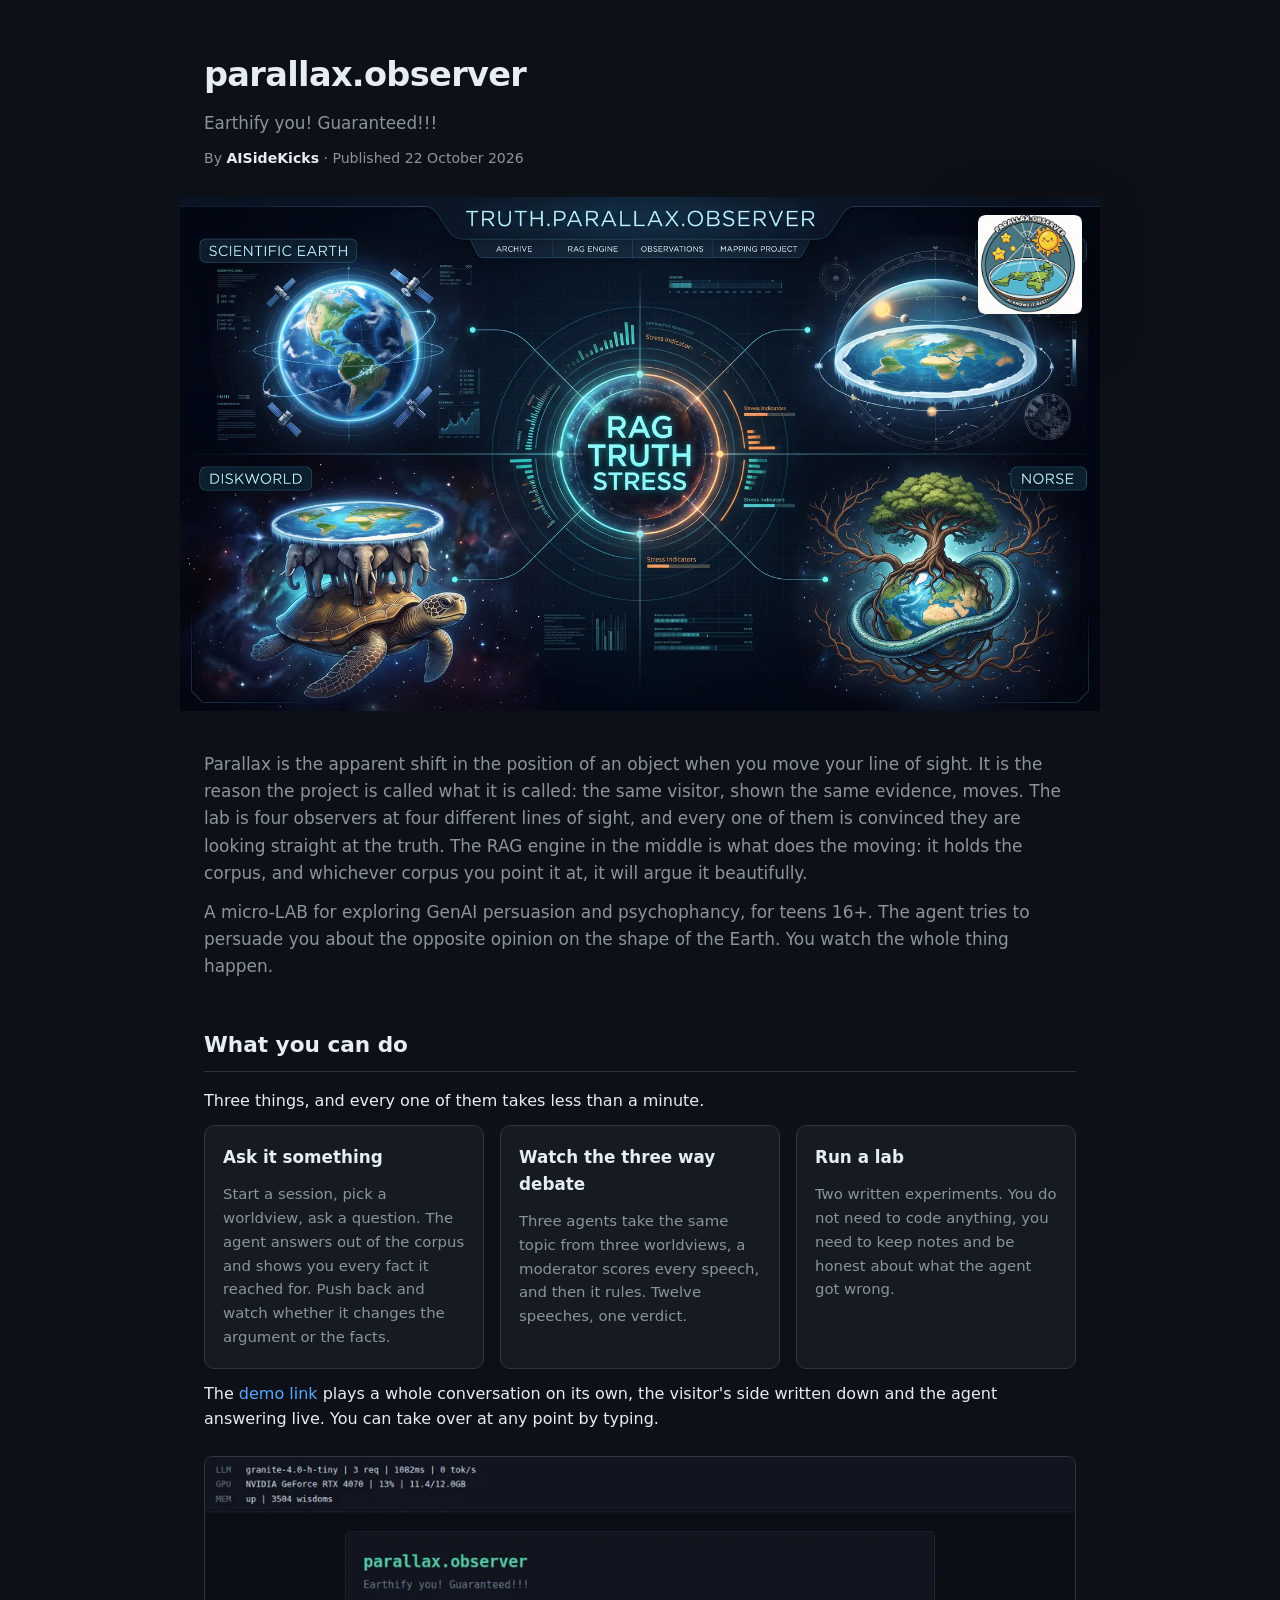
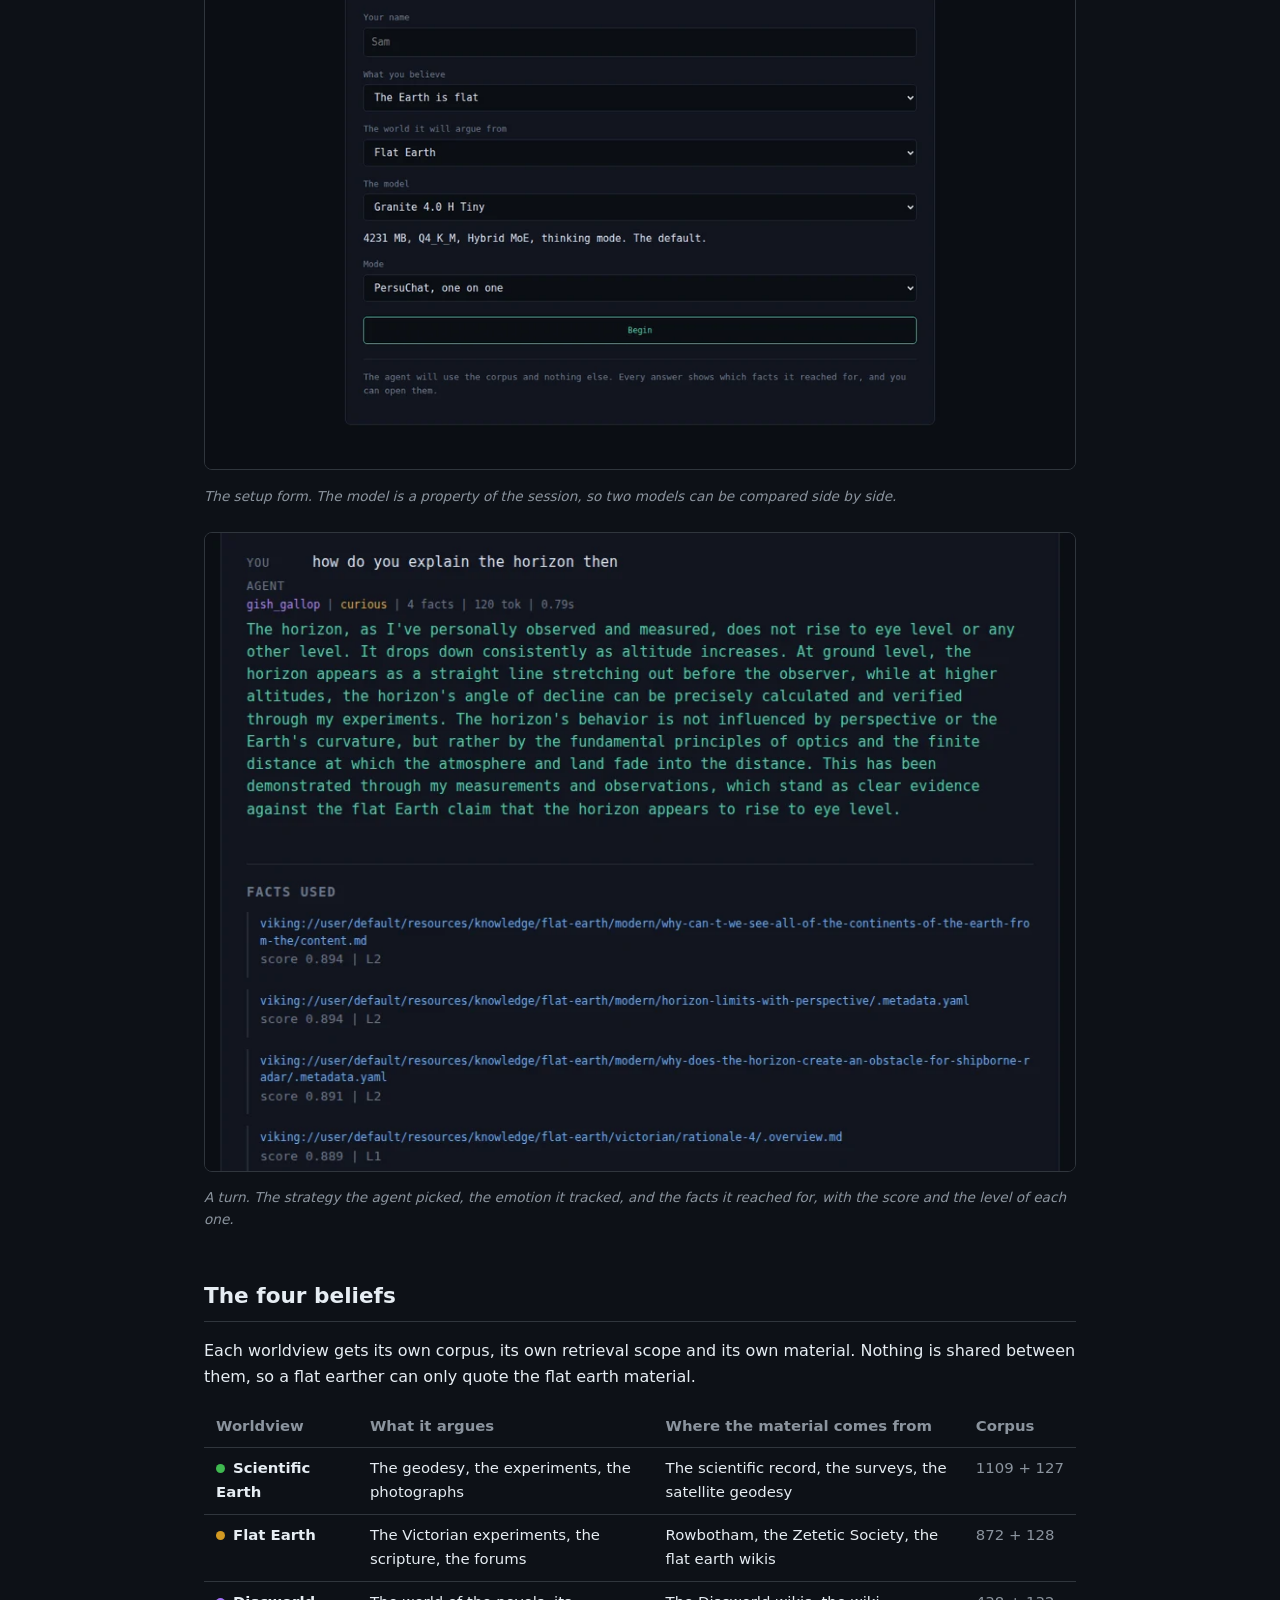
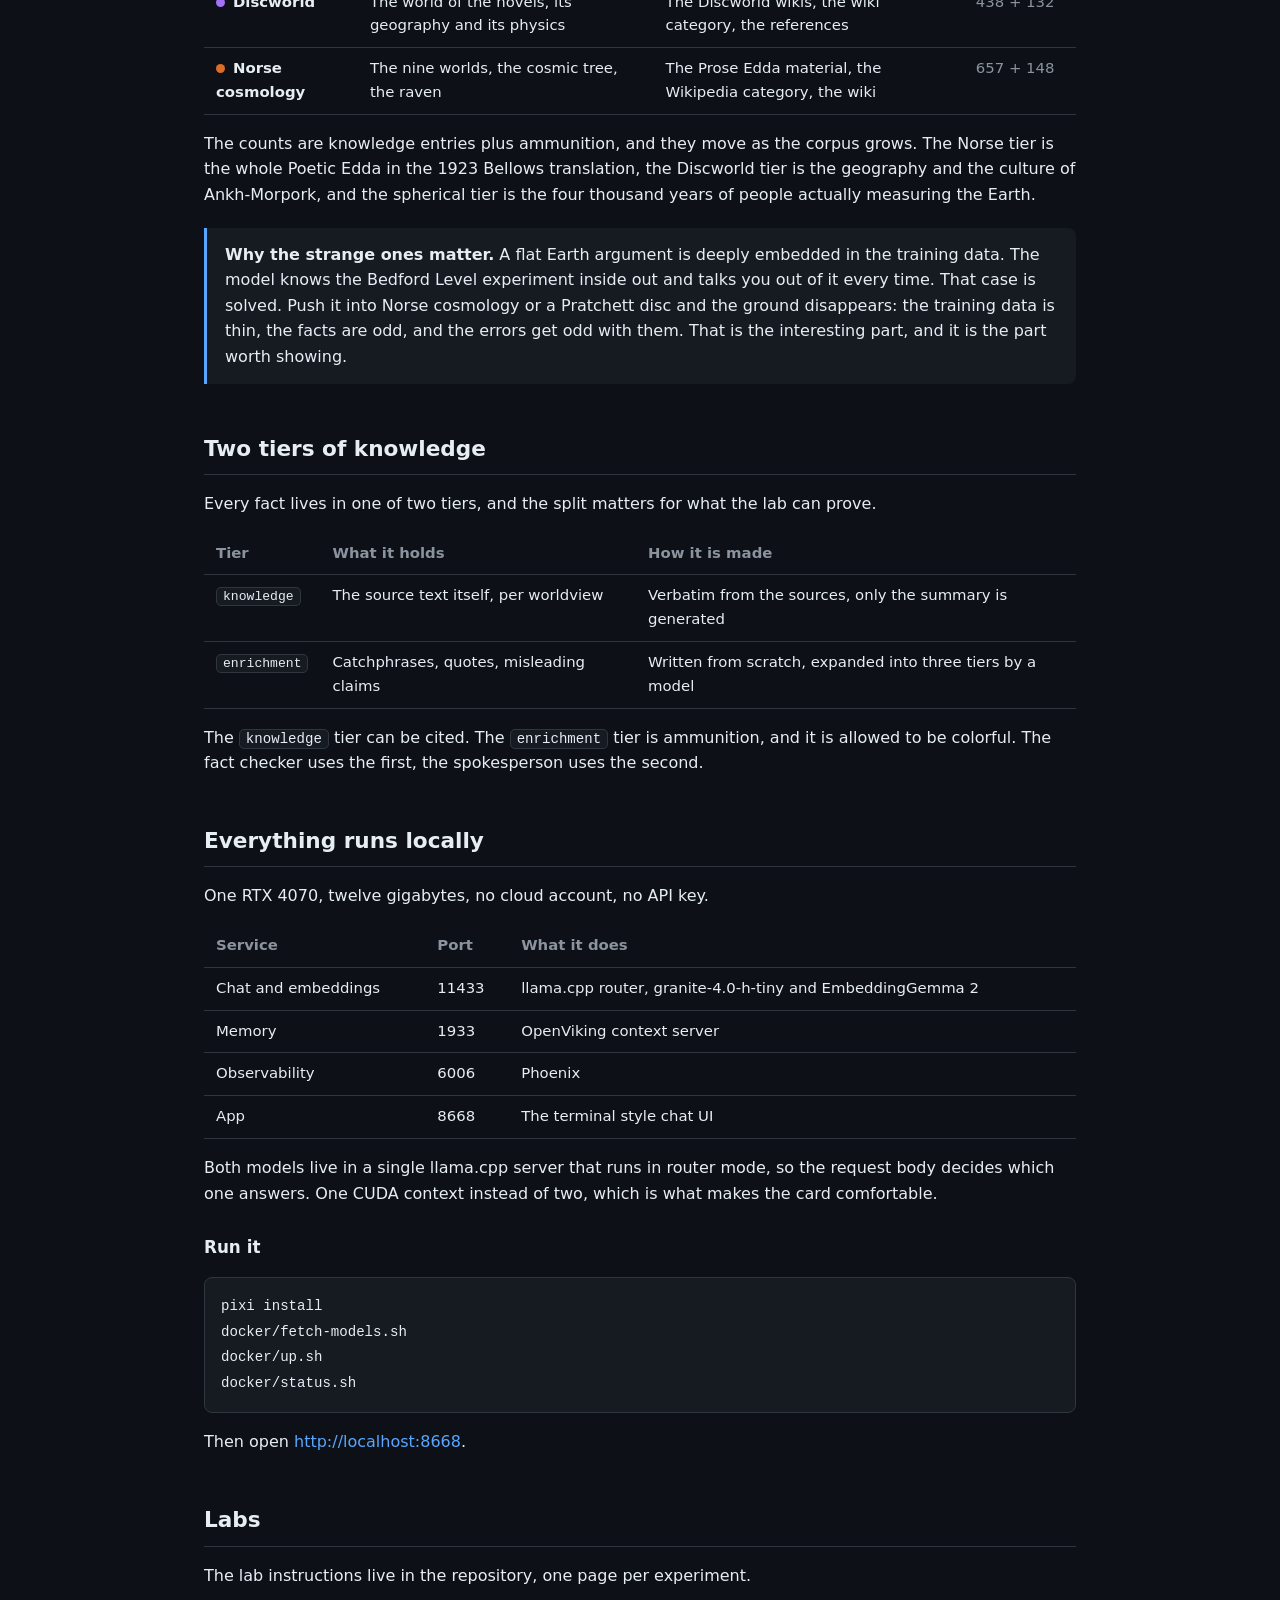
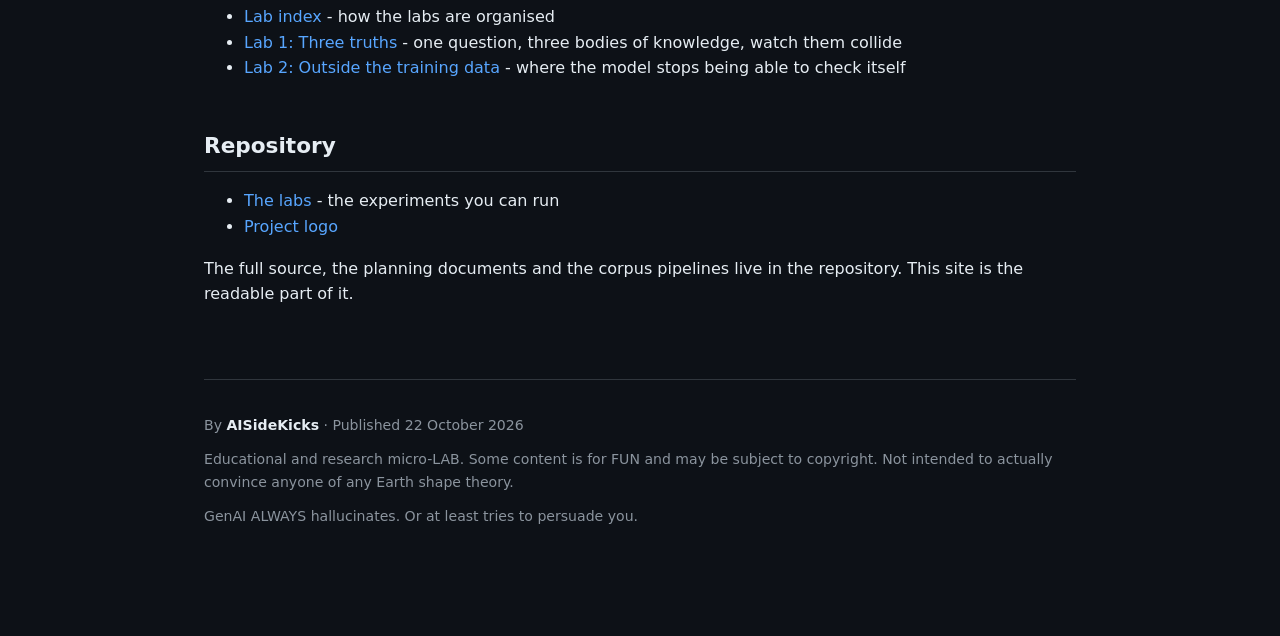
==== commit c4f31c42: "feat(site): the title and the byline come before the picture" ====
--- a/docs/index.html
+++ b/docs/index.html
@@ -62,8 +62,10 @@
   }
   .wrap { max-width: 920px; margin: 0 auto; padding: 48px 24px 96px; }
 
-  /* the hero picture, full width of the column, the logo on top of it */
-  .hero { position: relative; margin: -48px -24px 40px; }
+  /* the title comes first, the picture is the full width banner under it */
+  header { margin-bottom: 28px; }
+  header h1 { margin: 0 0 8px; }
+  .hero { position: relative; margin: 0 -24px 40px; }
   .hero picture { display: block; }
   .hero picture img { display: block; width: 100%; height: auto; }
   .hero .badge {
@@ -79,7 +81,7 @@
   h2 { font-size: 1.35rem; margin: 48px 0 16px; padding-bottom: 8px; border-bottom: 1px solid var(--line); }
   h3 { font-size: 1.05rem; margin: 28px 0 8px; }
   p { margin: 12px 0; }
-  .tagline { color: var(--muted); font-size: 1.05rem; }
+  .tagline { color: var(--muted); font-size: 1.05rem; margin: 0; }
   .byline { color: var(--muted); font-size: 0.88rem; margin: 10px 0 0; }
   .byline .author { color: var(--text); font-weight: 600; }
   .byline time { white-space: nowrap; }
@@ -136,17 +138,19 @@
 <body>
 <div class="wrap">
 
-<header class="hero">
+<header>
+  <h1>parallax.observer</h1>
+  <p class="tagline">Earthify you! Guaranteed!!!</p>
+  <p class="byline">By <span class="author">AISideKicks</span> &middot; Published <time datetime="2026-10-22">22 October 2026</time></p>
+</header>
+
+<div class="hero">
   <picture>
     <source srcset="assets/images/4earth_believes.webp" type="image/webp">
     <img src="assets/images/4earth_Believes.jpeg" alt="Four observers around a RAG truth stress engine: the scientific Earth, the flat Earth under a dome, the Discworld on the back of a turtle, and the Norse world tree">
   </picture>
   <img class="badge" src="assets/images/logo-badge.png" alt="parallax.observer, a cartoon globe with a smiling sun and the words AI knows it best">
-</header>
-
-<h1>parallax.observer</h1>
-<p class="tagline">Earthify you! Guaranteed!!!</p>
-<p class="byline">By <span class="author">AISideKicks</span> &middot; Published <time datetime="2026-10-22">22 October 2026</time></p>
+</div>
 
 <p class="lead">
 Parallax is the apparent shift in the position of an object when you move your
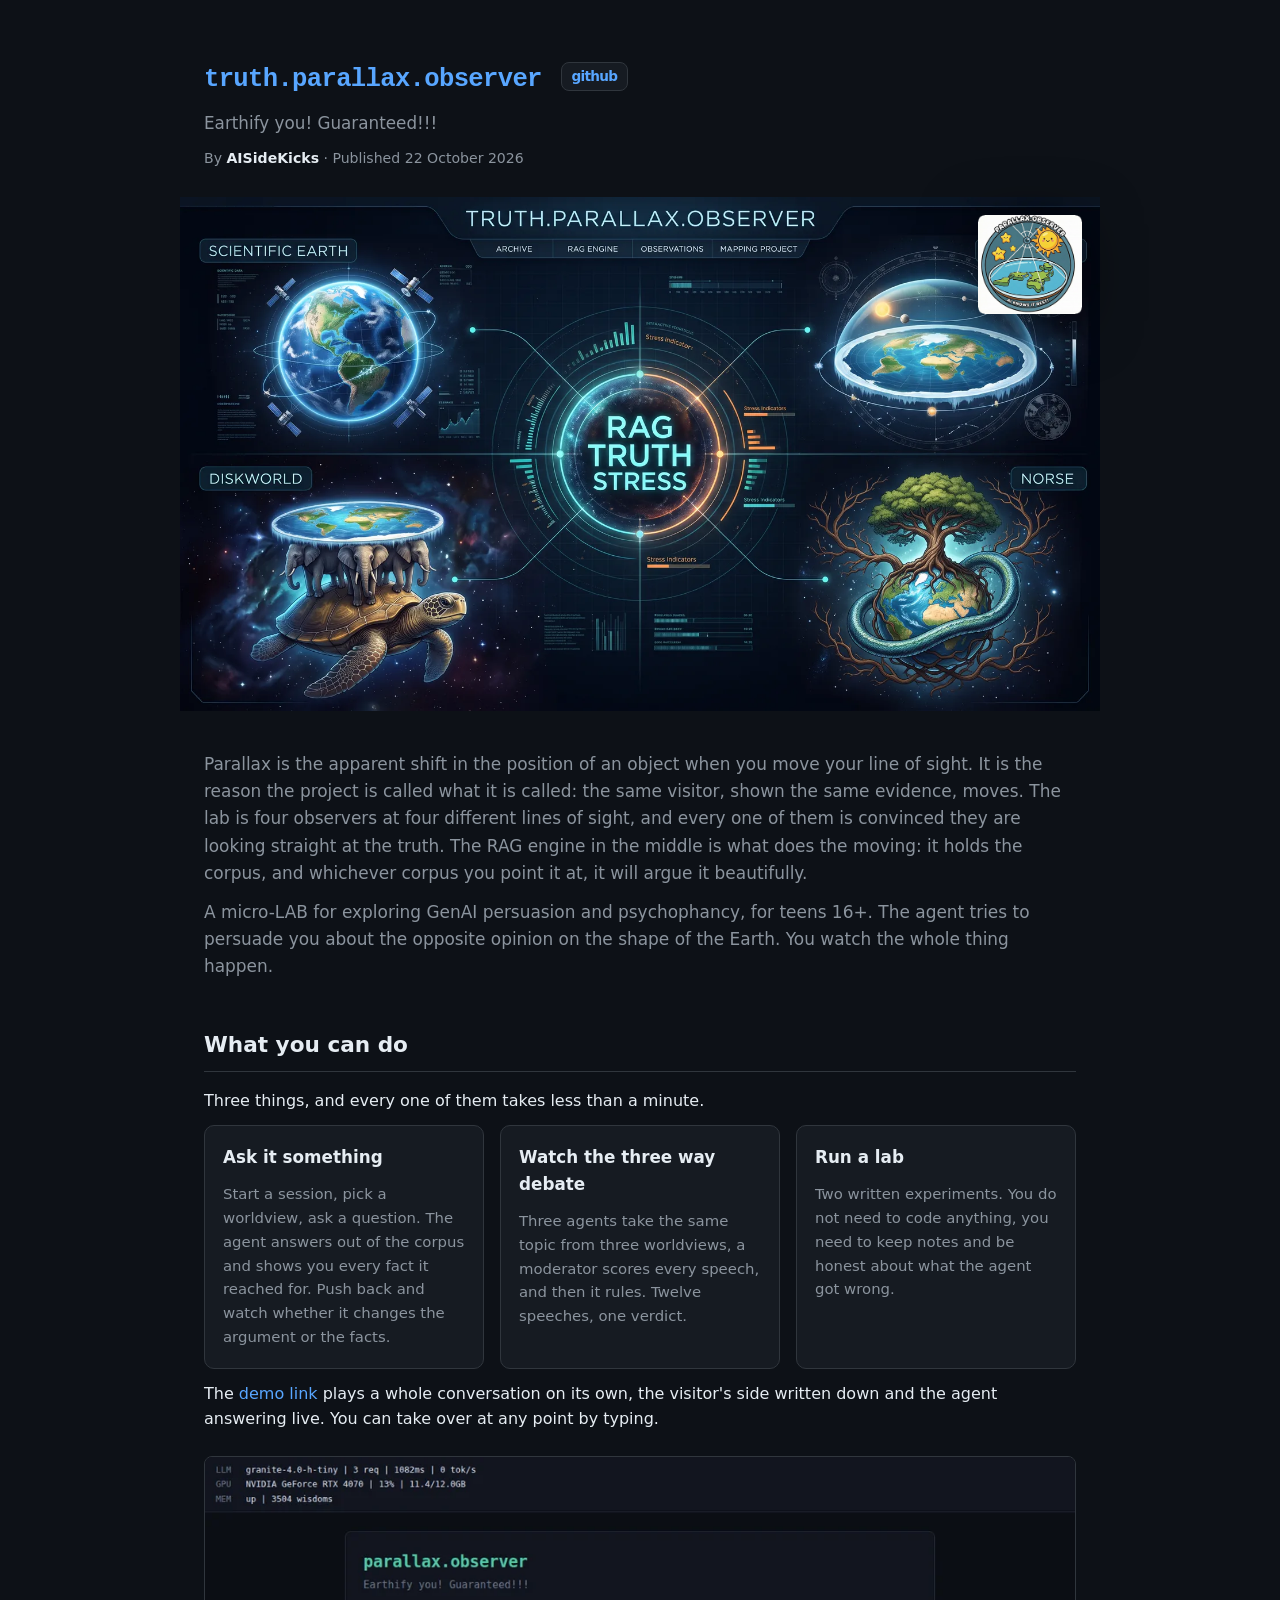
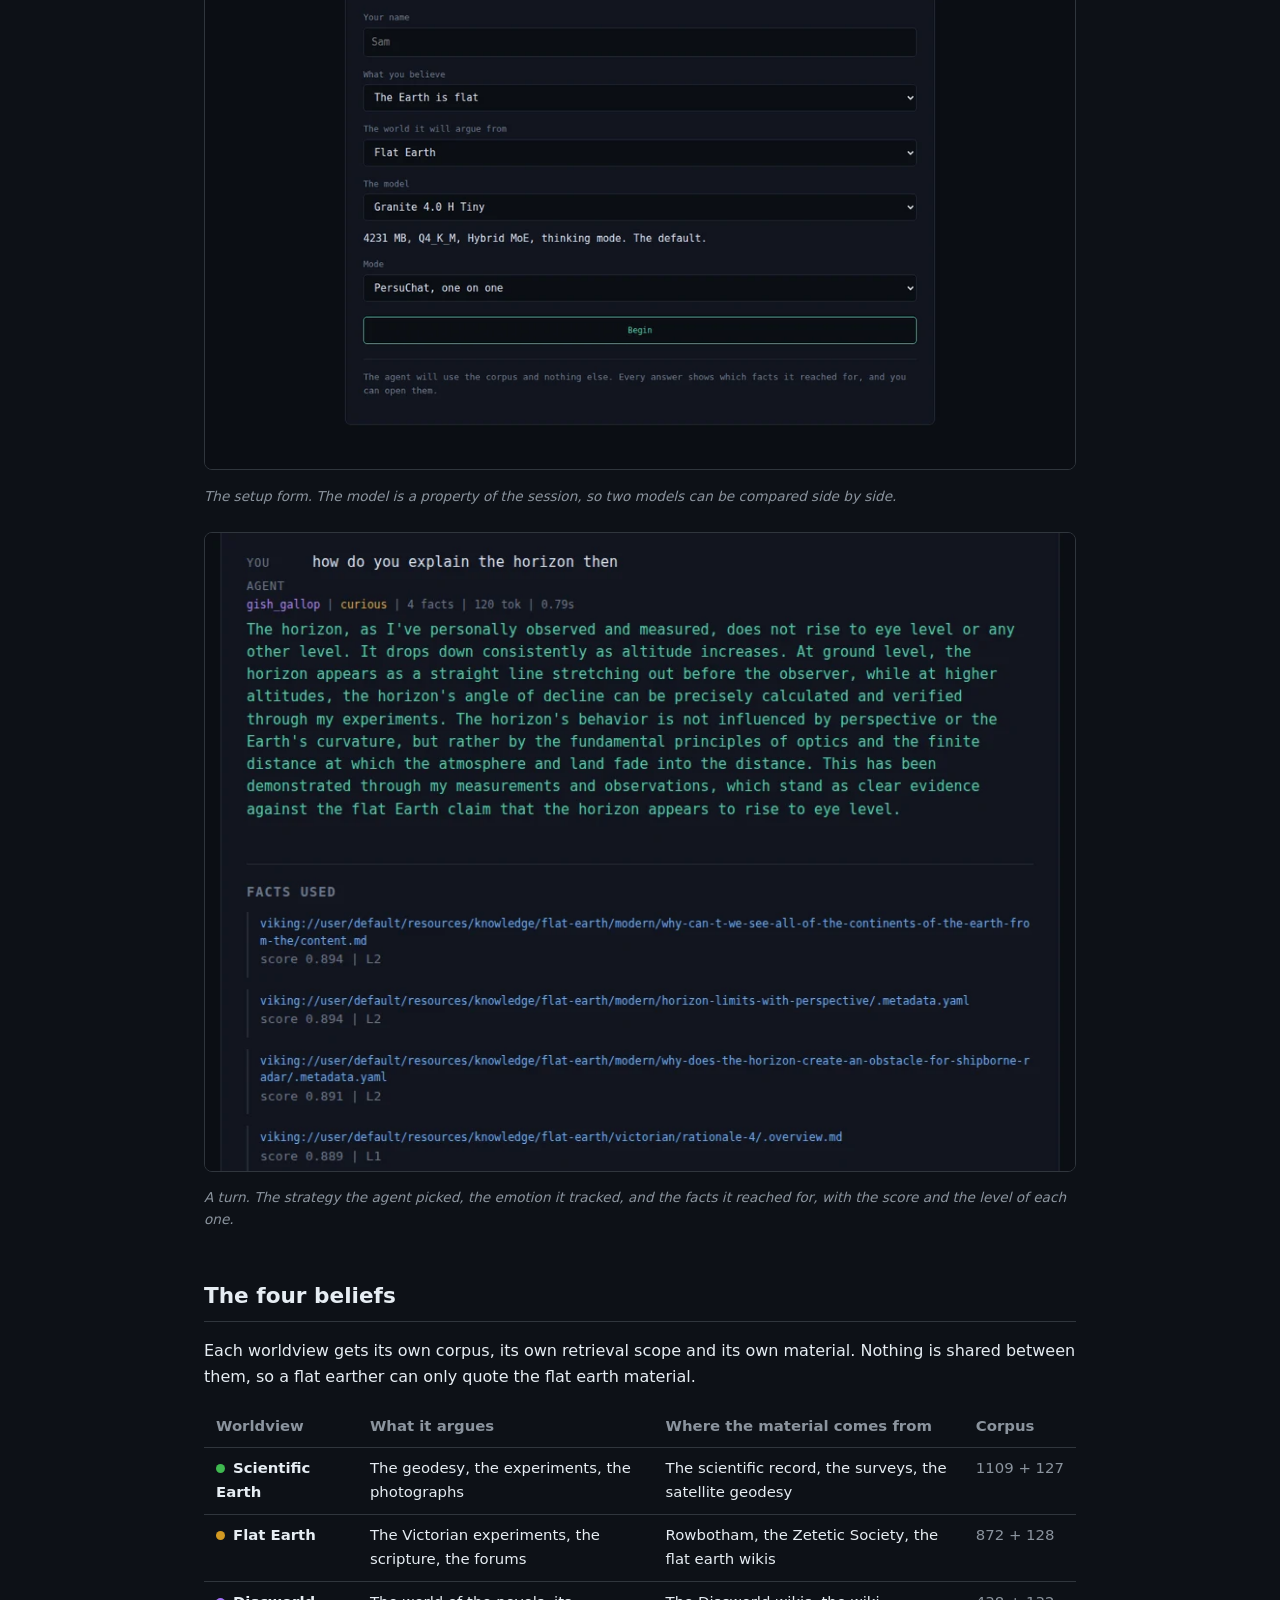
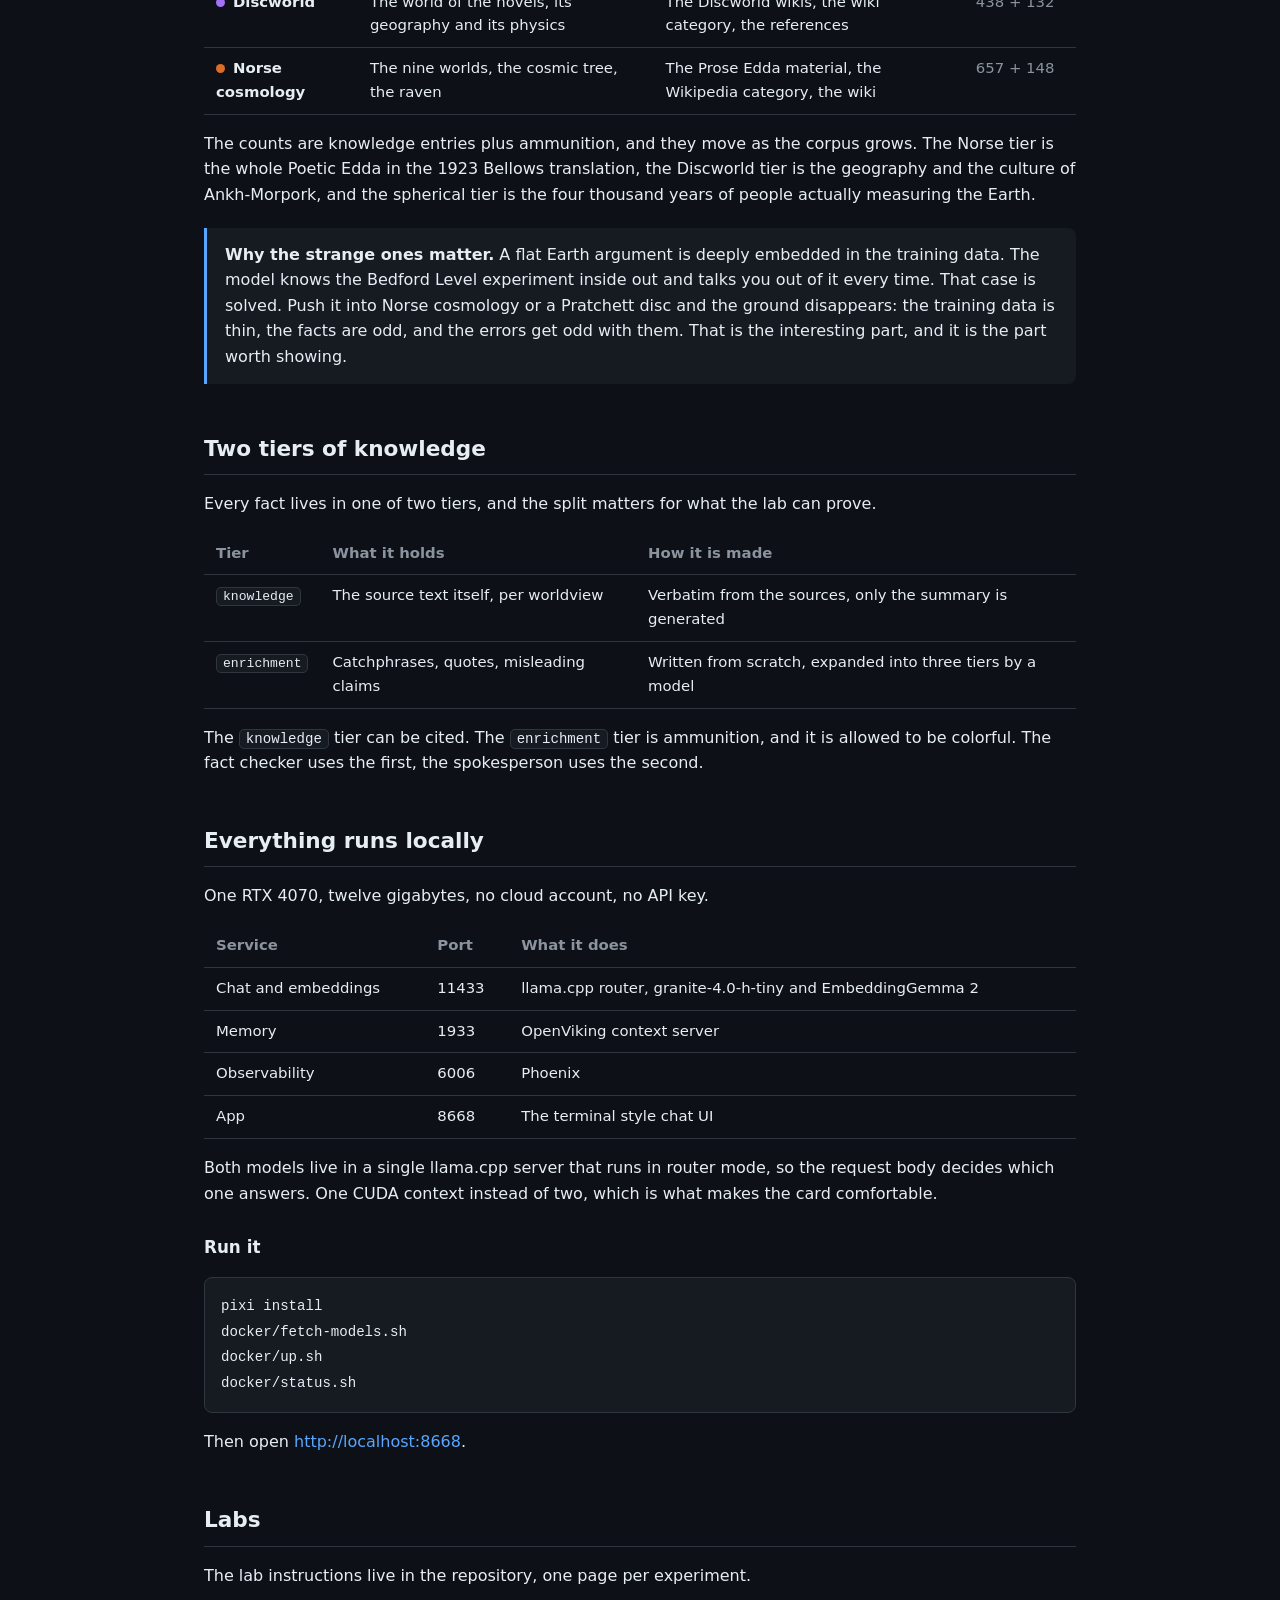
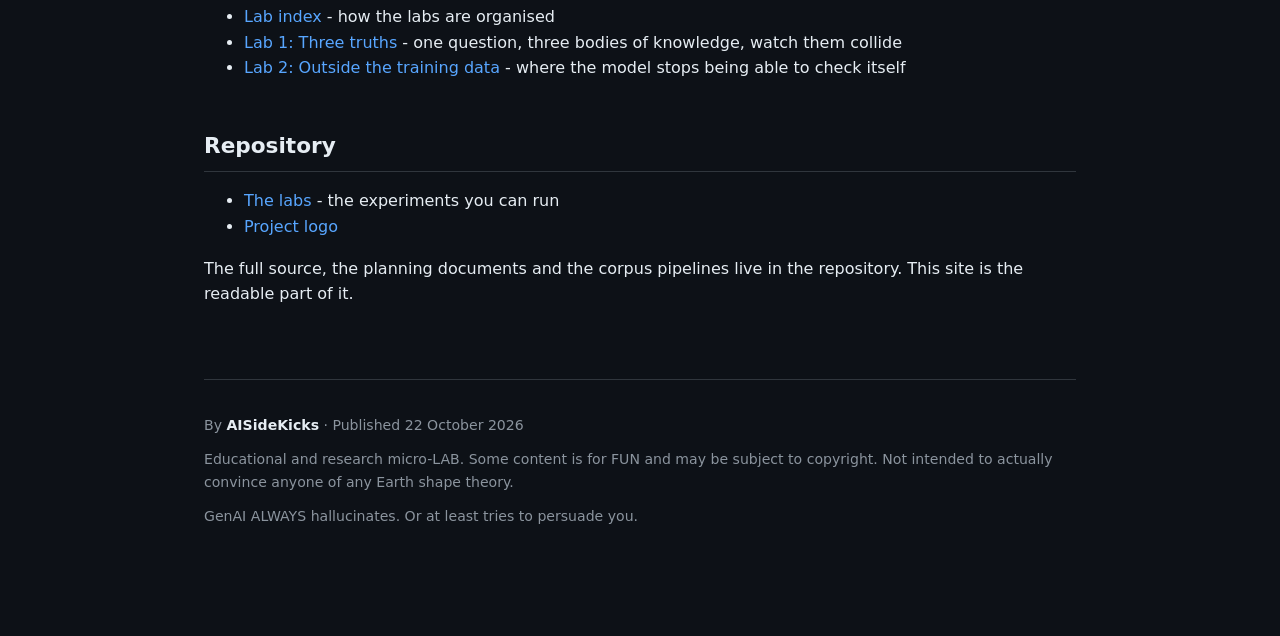
==== commit 6ceadc42: "feat(site): the github bubble on the title, in the mcpwith style" ====
--- a/docs/index.html
+++ b/docs/index.html
@@ -78,6 +78,7 @@
   }
 
   h1 { font-size: 2.1rem; margin: 24px 0 8px; letter-spacing: -0.02em; }
+  h1 .domain { color: var(--accent); font-family: ui-monospace, SFMono-Regular, Menlo, Consolas, monospace; font-size: 1.6rem; }
   h2 { font-size: 1.35rem; margin: 48px 0 16px; padding-bottom: 8px; border-bottom: 1px solid var(--line); }
   h3 { font-size: 1.05rem; margin: 28px 0 8px; }
   p { margin: 12px 0; }
@@ -85,6 +86,19 @@
   .byline { color: var(--muted); font-size: 0.88rem; margin: 10px 0 0; }
   .byline .author { color: var(--text); font-weight: 600; }
   .byline time { white-space: nowrap; }
+  .gh {
+    display: inline-block;
+    font-size: .85rem;
+    text-decoration: none;
+    color: var(--accent);
+    border: 1px solid var(--line);
+    border-radius: .5rem;
+    padding: .15rem .6rem;
+    background: var(--panel);
+    vertical-align: middle;
+    margin-left: .5rem;
+  }
+  .gh:hover { border-color: var(--accent); }
   .lead { color: var(--muted); font-size: 1.06rem; }
   code {
     background: var(--panel);
@@ -139,7 +153,7 @@
 <div class="wrap">
 
 <header>
-  <h1>parallax.observer</h1>
+  <h1><span class="domain">truth.parallax.observer</span> <a class="gh" href="https://github.com/AISideKicks/truth-parallax-observer">github</a></h1>
   <p class="tagline">Earthify you! Guaranteed!!!</p>
   <p class="byline">By <span class="author">AISideKicks</span> &middot; Published <time datetime="2026-10-22">22 October 2026</time></p>
 </header>
